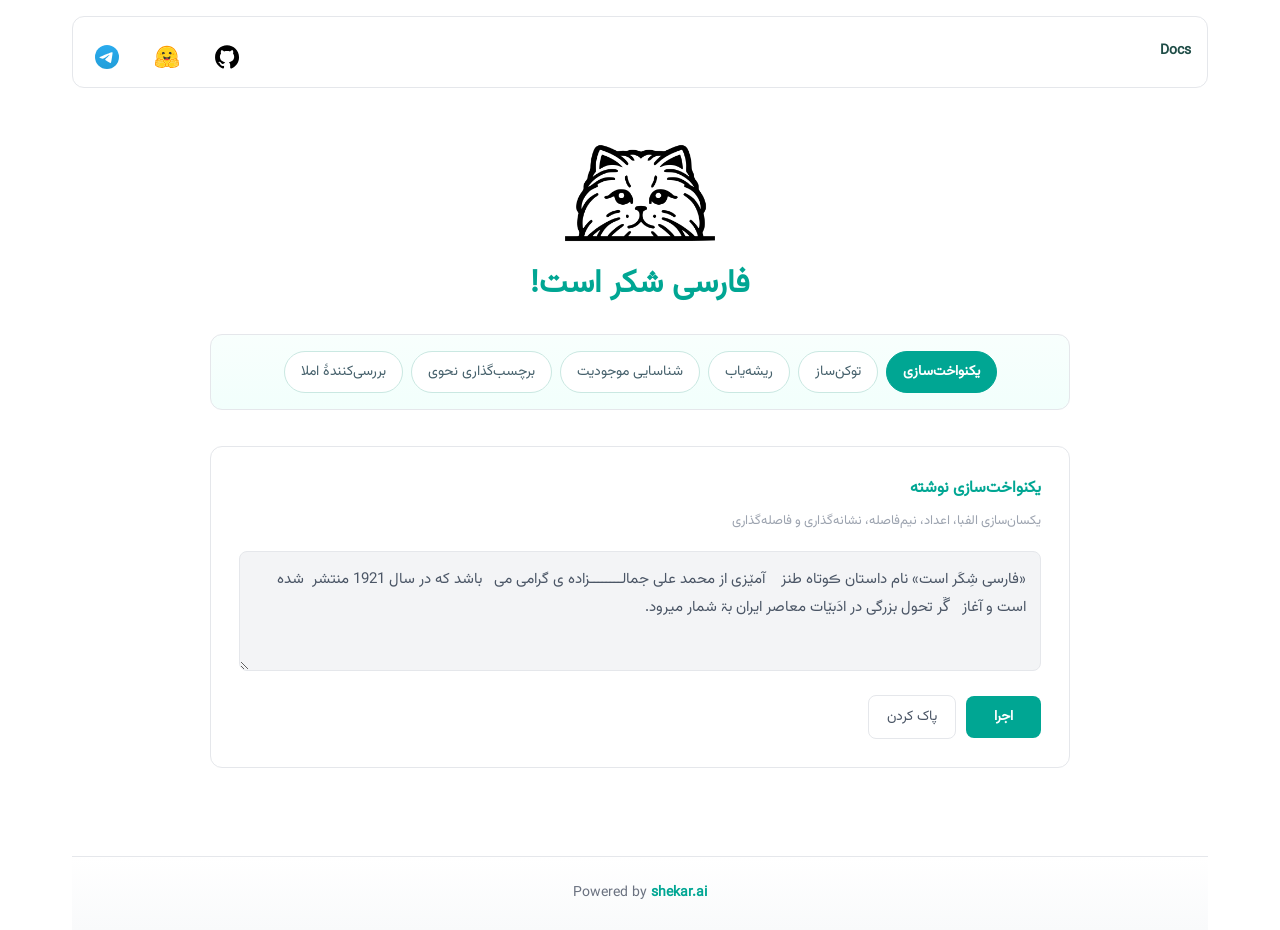
==== shekar/data/statics/index.html @ 58873619 "Add built-in HTTP server and web UI" ====
<!DOCTYPE html>
<html lang="fa">

<head>
  <meta charset="UTF-8" />
  <meta name="viewport" content="width=device-width, initial-scale=1.0" />
  <title>shekar.py</title>
  <link rel="icon" type="image/png" href="assets/favicon.png" />
  <link rel="stylesheet" href="styles.css" />
</head>

<body>

  <div class="page">

    <div class="topmenu">
      <div class="social-links">
        <a href="https://t.me/shekar_ai" target="_blank" aria-label="Telegram">
          <svg width="256" height="256" viewBox="0 0 1000 1000" version="1.1" xmlns="http://www.w3.org/2000/svg"
            xmlns:xlink="http://www.w3.org/1999/xlink">
            <defs>
              <linearGradient x1="50%" y1="0%" x2="50%" y2="99.2583404%" id="linearGradient-1">
                <stop stop-color="#2AABEE" offset="0%"></stop>
                <stop stop-color="#229ED9" offset="100%"></stop>
              </linearGradient>
            </defs>
            <g stroke="none" stroke-width="1" fill="none" fill-rule="evenodd">
              <circle id="Oval" fill="url(#linearGradient-1)" cx="500" cy="500" r="500"></circle>
              <path
                d="M226.328419,494.722069 C372.088573,431.216685 469.284839,389.350049 517.917216,369.122161 C656.772535,311.36743 685.625481,301.334815 704.431427,301.003532 C708.567621,300.93067 717.815839,301.955743 723.806446,306.816707 C728.864797,310.92121 730.256552,316.46581 730.922551,320.357329 C731.588551,324.248848 732.417879,333.113828 731.758626,340.040666 C724.234007,419.102486 691.675104,610.964674 675.110982,699.515267 C668.10208,736.984342 654.301336,749.547532 640.940618,750.777006 C611.904684,753.448938 589.856115,731.588035 561.733393,713.153237 C517.726886,684.306416 492.866009,666.349181 450.150074,638.200013 C400.78442,605.66878 432.786119,587.789048 460.919462,558.568563 C468.282091,550.921423 596.21508,434.556479 598.691227,424.000355 C599.00091,422.680135 599.288312,417.758981 596.36474,415.160431 C593.441168,412.561881 589.126229,413.450484 586.012448,414.157198 C581.598758,415.158943 511.297793,461.625274 375.109553,553.556189 C355.154858,567.258623 337.080515,573.934908 320.886524,573.585046 C303.033948,573.199351 268.692754,563.490928 243.163606,555.192408 C211.851067,545.013936 186.964484,539.632504 189.131547,522.346309 C190.260287,513.342589 202.659244,504.134509 226.328419,494.722069 Z"
                id="Path-3" fill="#FFFFFF"></path>
            </g>
          </svg>
        </a>

        <a href="https://huggingface.co/shekar-ai" target="_blank" aria-label="Hugging Face">
          <svg width="256" height="256" viewBox="0 0 256 256" fill="none" xmlns="http://www.w3.org/2000/svg">
            <path
              d="M230.721 172.7C230.183 170.673 229.313 168.75 228.146 167.008C228.396 166.091 228.587 165.159 228.714 164.217C229.543 158.241 227.471 152.77 223.567 148.537C221.452 146.225 219.185 144.698 216.784 143.761C218.36 137.018 219.157 130.117 219.161 123.193C219.161 120.03 218.982 116.932 218.682 113.88C218.526 112.356 218.337 110.836 218.115 109.32C217.428 104.847 216.408 100.431 215.064 96.11C214.183 93.2707 213.164 90.476 212.01 87.736C210.281 83.6782 208.262 79.75 205.969 75.982C204.465 73.475 202.827 71.0508 201.062 68.72C200.197 67.543 199.296 66.3938 198.358 65.274C195.58 61.898 192.561 58.7277 189.325 55.788C188.25 54.7997 187.145 53.8453 186.01 52.926C184.893 51.9943 183.751 51.0927 182.586 50.222C180.241 48.4766 177.818 46.8392 175.324 45.315C161.543 36.945 145.382 32.145 128.109 32.145C77.817 32.145 37.057 72.907 37.057 123.196C37.055 130.208 37.867 137.196 39.477 144.02C37.317 144.958 35.247 146.42 33.327 148.535C29.424 152.766 27.351 158.217 28.18 164.193C28.306 165.142 28.495 166.082 28.747 167.006C27.5811 168.749 26.7117 170.673 26.174 172.7C24.974 177.261 25.369 181.374 26.894 184.978C25.236 189.688 25.65 194.704 27.809 199.065C29.379 202.25 31.626 204.714 34.396 206.916C37.689 209.534 41.811 211.758 46.783 213.892C52.715 216.422 59.956 218.799 63.249 219.671C71.755 221.873 79.911 223.269 88.177 223.337C99.954 223.446 110.096 220.677 117.357 213.59C120.924 214.027 124.515 214.246 128.109 214.244C131.906 214.236 135.699 213.997 139.467 213.529C146.711 220.661 156.892 223.455 168.712 223.343C176.977 223.277 185.133 221.881 193.617 219.676C196.932 218.804 204.17 216.427 210.105 213.897C215.077 211.76 219.199 209.536 222.514 206.922C225.263 204.719 227.508 202.256 229.079 199.071C231.26 194.709 231.652 189.693 230.017 184.983C231.527 181.379 231.92 177.257 230.721 172.7ZM222.281 184.673C223.952 187.844 224.059 191.427 222.585 194.764C220.349 199.821 214.795 203.805 204.008 208.082C197.3 210.742 191.158 212.443 191.104 212.458C182.232 214.759 174.208 215.928 167.262 215.928C155.76 215.928 147.201 212.754 141.773 206.486C132.594 208.05 123.222 208.103 114.026 206.644C108.591 212.808 100.081 215.928 88.676 215.928C81.729 215.928 73.706 214.759 64.833 212.458C64.779 212.443 58.639 210.742 51.929 208.082C41.143 203.805 35.587 199.824 33.352 194.764C31.878 191.427 31.985 187.844 33.656 184.673C33.81 184.378 33.976 184.091 34.153 183.813C33.1516 182.309 32.4799 180.61 32.182 178.827C31.8842 177.045 31.967 175.22 32.425 173.472C33.089 170.949 34.46 168.851 36.322 167.344C35.425 165.87 34.8365 164.23 34.592 162.522C34.056 158.808 35.289 155.1 38.062 152.076C40.222 149.723 43.275 148.428 46.655 148.428H46.745C44.1965 140.259 42.9044 131.75 42.913 123.193C42.913 76.522 80.749 38.683 127.427 38.683C174.104 38.683 211.94 76.518 211.94 123.193C211.947 131.773 210.646 140.304 208.081 148.492C208.489 148.452 208.889 148.432 209.282 148.431C212.662 148.431 215.716 149.726 217.874 152.079C220.647 155.1 221.881 158.811 221.344 162.525C221.1 164.233 220.511 165.873 219.615 167.347C221.477 168.854 222.849 170.952 223.512 173.475C223.97 175.223 224.053 177.048 223.755 178.831C223.458 180.613 222.786 182.312 221.784 183.816C221.961 184.091 222.129 184.378 222.281 184.673Z"
              fill="white" />
            <path
              d="M221.784 183.816C222.786 182.312 223.458 180.613 223.756 178.831C224.053 177.048 223.97 175.223 223.512 173.475C222.848 170.952 221.476 168.854 219.615 167.347C220.512 165.873 221.1 164.233 221.344 162.525C221.881 158.811 220.648 155.103 217.874 152.079C215.716 149.726 212.662 148.431 209.282 148.431C208.889 148.431 208.489 148.452 208.081 148.492C210.643 140.304 211.942 131.774 211.933 123.195C211.933 76.5231 174.097 38.6851 127.424 38.6851C80.75 38.6851 42.9099 76.5191 42.9099 123.195C42.9015 131.752 44.1936 140.261 46.742 148.43H46.6519C43.2719 148.43 40.219 149.724 38.06 152.077C35.287 155.098 34.0529 158.81 34.5899 162.523C34.8346 164.231 35.4231 165.872 36.3199 167.346C34.4579 168.852 33.086 170.95 32.422 173.473C31.9642 175.222 31.8817 177.047 32.1799 178.83C32.4781 180.612 33.1501 182.312 34.1519 183.816C33.9739 184.094 33.8099 184.381 33.6549 184.676C31.9849 187.847 31.877 191.43 33.352 194.767C35.588 199.824 41.1419 203.808 51.9289 208.085C58.6359 210.745 64.779 212.446 64.833 212.461C73.705 214.762 81.729 215.931 88.675 215.931C100.081 215.931 108.591 212.811 114.026 206.647C123.222 208.106 132.594 208.052 141.773 206.489C147.201 212.757 155.76 215.931 167.262 215.931C174.208 215.931 182.232 214.762 191.103 212.461C191.158 212.446 197.298 210.745 204.008 208.085C214.795 203.808 220.35 199.824 222.585 194.767C224.059 191.43 223.952 187.847 222.281 184.676C222.129 184.379 221.961 184.091 221.784 183.816ZM110.137 196.997C109.669 197.815 109.168 198.614 108.635 199.391C107.23 201.448 105.382 203.02 103.237 204.188C99.1369 206.424 93.947 207.205 88.675 207.205C80.346 207.205 71.808 205.256 67.023 204.015C66.787 203.954 37.689 195.735 41.373 188.739C41.993 187.562 43.0129 187.092 44.2979 187.092C49.4849 187.092 58.9299 194.816 62.9889 194.816C63.8959 194.816 64.5359 194.43 64.7969 193.488C66.5269 187.284 38.5039 184.676 40.8639 175.692C41.2799 174.102 42.41 173.456 43.998 173.456C50.856 173.455 66.248 185.516 69.467 185.516C69.714 185.516 69.8909 185.443 69.9869 185.291C70.0009 185.268 70.015 185.246 70.028 185.222C71.539 182.727 70.6719 180.913 60.3209 174.573L59.3269 173.968C47.9359 167.074 39.9409 162.925 44.4879 157.975C45.0109 157.404 45.7529 157.151 46.6539 157.151C47.7219 157.151 49.0149 157.508 50.4389 158.108C56.4549 160.645 64.793 167.564 68.276 170.581C68.8239 171.057 69.3683 171.538 69.9089 172.022C69.9089 172.022 74.319 176.608 76.985 176.608C77.599 176.608 78.1199 176.366 78.4729 175.768C80.364 172.58 60.9099 157.838 59.8129 151.755C59.0689 147.634 60.3349 145.546 62.6749 145.546C63.7879 145.546 65.1459 146.02 66.6449 146.971C71.2949 149.922 80.2729 165.35 83.5599 171.352C84.6619 173.363 86.5429 174.213 88.2379 174.213C91.6009 174.213 94.2299 170.87 88.5459 166.622C80.0029 160.23 83.001 149.782 87.078 149.139C87.252 149.111 87.4279 149.097 87.6029 149.097C91.3109 149.097 92.9459 155.486 92.9459 155.486C92.9459 155.486 97.7399 167.524 105.975 175.753C113.447 183.222 114.491 189.351 110.137 196.997ZM136.766 198.407L136.339 198.458L135.611 198.541C135.228 198.581 134.844 198.619 134.459 198.654L134.084 198.688L133.741 198.717L133.255 198.756L132.718 198.795L132.182 198.83L132.063 198.838C131.923 198.846 131.783 198.855 131.641 198.862L131.462 198.872C131.296 198.881 131.13 198.889 130.962 198.896L130.381 198.921L129.854 198.939L129.502 198.949H129.323C129.213 198.949 129.104 198.955 128.994 198.956H128.82C128.71 198.956 128.601 198.956 128.491 198.961L128.043 198.967H127.418C126.927 198.967 126.437 198.962 125.949 198.952L125.553 198.943C125.44 198.943 125.327 198.938 125.216 198.934L124.796 198.922L124.275 198.902L123.805 198.881L123.684 198.876L123.237 198.853C123.112 198.846 122.989 198.84 122.865 198.831L122.576 198.814C122.213 198.791 121.85 198.766 121.487 198.738L121.107 198.707C120.947 198.695 120.787 198.68 120.628 198.666C120.441 198.65 120.254 198.632 120.067 198.614C119.754 198.585 119.441 198.553 119.128 198.519H119.113C123.683 188.324 121.372 178.802 112.137 169.575C106.08 163.526 102.051 154.594 101.215 152.633C99.5229 146.828 95.045 140.375 87.608 140.375C86.979 140.375 86.351 140.425 85.73 140.523C82.472 141.036 79.624 142.911 77.592 145.733C75.396 143.002 73.262 140.831 71.332 139.605C68.422 137.76 65.5179 136.824 62.6889 136.824C59.1579 136.824 56.0019 138.274 53.8019 140.904L53.7459 140.971C53.7039 140.798 53.6639 140.625 53.6229 140.451L53.6179 140.428C53.1992 138.638 52.8477 136.833 52.5639 135.016C52.5639 135.004 52.5639 134.992 52.5579 134.98C52.5359 134.843 52.5159 134.705 52.4949 134.568C52.4334 134.162 52.3757 133.755 52.3219 133.348C52.2979 133.163 52.2719 132.978 52.2489 132.793L52.1809 132.238C52.1589 132.053 52.1409 131.885 52.1209 131.709L52.115 131.665C52.0351 130.945 51.9651 130.225 51.9049 129.503L51.8829 129.226L51.8479 128.754C51.8379 128.625 51.8279 128.495 51.8209 128.365C51.8209 128.334 51.8159 128.304 51.8149 128.275C51.7895 127.913 51.7678 127.55 51.7499 127.187C51.7399 126.998 51.7299 126.81 51.7219 126.62L51.7019 126.124L51.6969 125.974L51.6809 125.517L51.6709 125.128C51.6709 124.973 51.6629 124.818 51.6609 124.663C51.6579 124.508 51.6539 124.338 51.6529 124.174C51.6509 124.01 51.6529 123.848 51.6479 123.685C51.6439 123.521 51.6479 123.358 51.6479 123.195C51.6479 81.3421 85.5789 47.4111 127.436 47.4111C169.292 47.4111 203.222 81.3411 203.222 123.195V124.174C203.222 124.337 203.217 124.501 203.214 124.663C203.214 124.798 203.208 124.931 203.204 125.068C203.204 125.188 203.199 125.309 203.195 125.425C203.195 125.578 203.186 125.731 203.181 125.884V125.896L203.16 126.427C203.153 126.582 203.147 126.738 203.139 126.893L203.134 127.003L203.107 127.499C203.048 128.562 202.967 129.623 202.866 130.683V130.696C202.849 130.87 202.832 131.044 202.813 131.218L202.768 131.629L202.679 132.433L202.628 132.84L202.565 133.319C202.542 133.493 202.519 133.668 202.493 133.841C202.467 134.036 202.438 134.23 202.409 134.424L202.34 134.883L202.258 135.403C202.23 135.576 202.2 135.748 202.168 135.92C202.135 136.093 202.109 136.265 202.079 136.437C202.019 136.781 201.956 137.125 201.89 137.468C201.789 137.981 201.686 138.493 201.58 139.005L201.47 139.512C201.434 139.681 201.395 139.851 201.357 140.02C199.224 137.947 196.399 136.818 193.284 136.818C190.457 136.818 187.55 137.753 184.641 139.598C182.711 140.824 180.578 142.996 178.381 145.726C176.346 142.904 173.498 141.029 170.242 140.516C169.621 140.418 168.993 140.368 168.364 140.368C160.925 140.368 156.45 146.821 154.757 152.626C153.917 154.587 149.887 163.519 143.825 169.577C134.596 178.775 132.268 188.254 136.766 198.407ZM215.007 177.998L214.977 178.087C214.901 178.288 214.813 178.484 214.714 178.674C214.639 178.814 214.558 178.95 214.47 179.082C214.303 179.331 214.12 179.569 213.921 179.793C213.875 179.845 213.831 179.897 213.779 179.948C213.707 180.025 213.634 180.101 213.559 180.175C212.213 181.509 210.161 182.679 207.841 183.752C207.578 183.871 207.311 183.99 207.042 184.11L206.774 184.229C206.595 184.308 206.416 184.386 206.228 184.463C206.049 184.541 205.863 184.619 205.677 184.695L205.119 184.925C203.814 185.462 202.477 185.974 201.173 186.479L200.615 186.696L200.064 186.912C199.697 187.055 199.335 187.198 198.979 187.341L198.448 187.555L197.926 187.768L197.67 187.876C197.499 187.947 197.332 188.018 197.165 188.089C193.328 189.736 190.567 191.411 191.147 193.489C191.163 193.548 191.181 193.604 191.201 193.659C191.253 193.813 191.324 193.958 191.413 194.095C191.465 194.176 191.525 194.253 191.592 194.323C192.274 195.032 193.515 194.92 195.08 194.357C195.3 194.276 195.519 194.192 195.736 194.104L195.872 194.048C196.23 193.896 196.609 193.726 196.996 193.542C197.093 193.496 197.191 193.452 197.289 193.401C199.203 192.465 201.372 191.205 203.524 190.058C204.385 189.593 205.258 189.152 206.142 188.733C208.18 187.774 210.096 187.094 211.636 187.094C212.359 187.094 212.997 187.242 213.529 187.582L213.618 187.641C213.952 187.876 214.232 188.178 214.441 188.528C214.482 188.595 214.522 188.666 214.561 188.739C215.322 190.184 214.685 191.68 213.194 193.147C211.763 194.556 209.537 195.937 207.007 197.215C206.819 197.31 206.631 197.405 206.44 197.498C198.91 201.196 189.049 203.981 188.912 204.016C186.284 204.697 182.526 205.591 178.292 206.26L177.666 206.358L177.563 206.373C177.089 206.445 176.614 206.512 176.138 206.574C175.655 206.639 175.167 206.698 174.676 206.753L174.586 206.763C172.806 206.968 171.019 207.104 169.228 207.169H169.202C168.554 207.192 167.907 207.204 167.259 207.204H166.512C165.524 207.191 164.538 207.146 163.553 207.07C163.53 207.07 163.505 207.07 163.482 207.064C163.129 207.037 162.777 207.004 162.425 206.965C162.06 206.926 161.696 206.882 161.333 206.833C161.094 206.801 160.856 206.765 160.618 206.726C160.376 206.687 160.134 206.647 159.893 206.605L159.564 206.543L159.539 206.538C159.192 206.472 158.847 206.399 158.503 206.319C158.303 206.274 158.104 206.23 157.907 206.176L157.788 206.146C157.69 206.122 157.595 206.096 157.498 206.07L157.445 206.056L157.137 205.966C157.025 205.935 156.913 205.901 156.801 205.868L156.762 205.857L156.471 205.768C156.361 205.734 156.251 205.698 156.142 205.662L155.874 205.573L155.677 205.504C155.487 205.437 155.298 205.368 155.111 205.296L154.933 205.226L154.786 205.168C154.502 205.054 154.22 204.935 153.941 204.81L153.756 204.72L153.725 204.706C153.659 204.675 153.594 204.644 153.528 204.617C153.399 204.555 153.271 204.491 153.144 204.426L153.105 204.407L152.921 204.31C152.594 204.139 152.274 203.957 151.96 203.764L151.788 203.658C151.702 203.605 151.616 203.55 151.532 203.494L151.308 203.346L151.067 203.18L150.923 203.077C150.771 202.969 150.622 202.857 150.476 202.742L150.243 202.563C150.15 202.488 150.058 202.412 149.967 202.335C149.89 202.272 149.815 202.206 149.74 202.14L149.734 202.135C149.653 202.064 149.574 201.993 149.495 201.92C149.417 201.849 149.339 201.777 149.263 201.704L149.254 201.695C149.174 201.619 149.096 201.542 149.019 201.463C148.942 201.385 148.863 201.307 148.788 201.227C148.713 201.148 148.636 201.067 148.562 200.984C148.488 200.902 148.42 200.827 148.35 200.746L148.327 200.719C148.259 200.641 148.192 200.562 148.126 200.481C147.983 200.31 147.844 200.135 147.71 199.956C147.575 199.776 147.443 199.592 147.314 199.405L147.191 199.221C147.027 198.981 146.867 198.739 146.712 198.493C146.596 198.316 146.483 198.138 146.373 197.957C146.302 197.844 146.234 197.73 146.166 197.618L146.138 197.572C146.073 197.462 146.009 197.354 145.947 197.245C145.911 197.186 145.877 197.127 145.845 197.066C145.812 197.004 145.774 196.941 145.739 196.878L145.682 196.779L145.647 196.715C145.58 196.595 145.514 196.474 145.45 196.352C145.42 196.298 145.391 196.244 145.36 196.192L145.271 196.019L145.181 195.848C144.956 195.398 144.743 194.942 144.543 194.48L144.472 194.311C144.426 194.198 144.383 194.086 144.337 193.975C144.315 193.921 144.293 193.868 144.274 193.814C144.167 193.537 144.067 193.257 143.975 192.975C143.942 192.874 143.91 192.775 143.88 192.675C143.808 192.448 143.743 192.219 143.685 191.988C143.614 191.719 143.551 191.448 143.498 191.175C143.487 191.12 143.476 191.065 143.467 191.012C143.415 190.745 143.373 190.476 143.34 190.206C143.332 190.153 143.326 190.1 143.32 190.047L143.303 189.885C143.281 189.673 143.264 189.46 143.254 189.247C143.254 189.193 143.249 189.139 143.247 189.087C143.242 188.981 143.24 188.875 143.239 188.769C143.183 184.496 145.345 180.388 149.968 175.767C158.203 167.54 162.997 155.501 162.997 155.501C162.997 155.501 163.126 154.996 163.394 154.269C163.431 154.168 163.47 154.064 163.514 153.955C163.67 153.548 163.846 153.148 164.041 152.758L164.08 152.683C164.246 152.351 164.428 152.027 164.624 151.712C164.67 151.639 164.714 151.567 164.765 151.494C164.912 151.277 165.067 151.065 165.23 150.86C165.319 150.749 165.416 150.639 165.513 150.532C165.552 150.49 165.59 150.448 165.631 150.408C166.108 149.915 166.653 149.513 167.27 149.299L167.348 149.273C167.4 149.256 167.452 149.24 167.505 149.225C167.566 149.209 167.627 149.195 167.69 149.182L167.719 149.176C167.849 149.15 167.981 149.133 168.114 149.124H168.125C168.194 149.124 168.264 149.117 168.335 149.117C168.424 149.117 168.507 149.117 168.594 149.126C168.684 149.134 168.773 149.144 168.863 149.158C169.605 149.276 170.311 149.718 170.919 150.4C171.15 150.66 171.358 150.94 171.54 151.236C171.66 151.428 171.773 151.631 171.88 151.845C171.923 151.934 171.964 152.016 172.004 152.104C172.108 152.33 172.202 152.56 172.284 152.795C172.479 153.345 172.626 153.911 172.723 154.487C172.807 154.992 172.857 155.502 172.873 156.013C172.881 156.286 172.881 156.563 172.873 156.842C172.819 158.14 172.553 159.421 172.086 160.634C172.044 160.745 171.997 160.857 171.952 160.969C171.86 161.195 171.759 161.417 171.65 161.634C171.569 161.799 171.484 161.965 171.392 162.13C171.332 162.24 171.269 162.35 171.206 162.46C171.045 162.734 170.871 163.006 170.684 163.277L170.571 163.439C170.129 164.055 169.637 164.633 169.099 165.167C168.569 165.698 168.001 166.189 167.4 166.637C166.798 167.083 166.233 167.577 165.711 168.114C164.208 169.691 163.858 171.083 164.196 172.138C164.25 172.304 164.321 172.465 164.407 172.617C164.508 172.791 164.628 172.951 164.764 173.097L164.817 173.152L164.871 173.206C164.925 173.258 164.982 173.309 165.043 173.359L165.103 173.407C165.248 173.519 165.402 173.619 165.563 173.707C165.61 173.732 165.652 173.757 165.705 173.781C165.879 173.866 166.058 173.939 166.242 173.998C166.293 174.015 166.344 174.03 166.396 174.046L166.461 174.063L166.551 174.087L166.628 174.106L166.712 174.124L166.795 174.141L166.874 174.154C166.932 174.164 166.992 174.174 167.052 174.181L167.109 174.19L167.213 174.2L167.277 174.207L167.382 174.214H167.444L167.554 174.22H167.9L167.999 174.214L168.113 174.207L168.252 174.194L168.382 174.179C168.412 174.179 168.442 174.171 168.472 174.165C168.872 174.107 169.264 174.001 169.639 173.849L169.798 173.782C169.887 173.743 169.977 173.702 170.059 173.658C170.235 173.57 170.406 173.47 170.57 173.361C170.799 173.211 171.015 173.043 171.217 172.858C171.265 172.815 171.312 172.769 171.358 172.725C171.381 172.703 171.403 172.682 171.425 172.658C171.469 172.613 171.514 172.569 171.558 172.52C171.878 172.168 172.155 171.78 172.383 171.363C174.34 167.804 176.391 164.298 178.534 160.849L178.828 160.378L179.125 159.907C179.273 159.668 179.423 159.433 179.572 159.199L179.722 158.965C180.22 158.185 180.726 157.41 181.241 156.641L181.546 156.185C182.158 155.278 182.768 154.396 183.373 153.558L183.674 153.143C184.332 152.236 185.017 151.348 185.728 150.482L186.01 150.144C186.057 150.088 186.1 150.032 186.151 149.978C186.244 149.868 186.337 149.761 186.428 149.657C186.474 149.604 186.517 149.552 186.566 149.5L186.834 149.198L186.968 149.051C187.103 148.906 187.235 148.767 187.365 148.634C187.455 148.544 187.538 148.455 187.624 148.371C188.131 147.853 188.69 147.388 189.293 146.985L189.433 146.895C189.567 146.805 189.706 146.721 189.848 146.645C192.212 145.303 194.169 145.204 195.296 146.331C195.978 147.013 196.356 148.144 196.335 149.718C196.335 149.787 196.335 149.857 196.33 149.929V150.006C196.33 150.078 196.324 150.15 196.318 150.223C196.318 150.313 196.308 150.402 196.299 150.492C196.29 150.581 196.285 150.649 196.276 150.729C196.276 150.751 196.272 150.774 196.268 150.798C196.262 150.867 196.253 150.938 196.243 151.009C196.243 151.03 196.243 151.052 196.235 151.074C196.224 151.169 196.21 151.263 196.194 151.357C196.183 151.447 196.168 151.531 196.152 151.619L196.126 151.768C196.1 151.91 196.067 152.05 196.026 152.188C195.948 152.447 195.854 152.7 195.743 152.946C195.588 153.284 195.417 153.613 195.229 153.933C195.125 154.111 195.018 154.286 194.907 154.459C194.793 154.638 194.673 154.819 194.549 155.002C194.233 155.454 193.905 155.897 193.564 156.33L193.408 156.527C192.852 157.22 192.278 157.899 191.686 158.562L191.499 158.772C191.247 159.053 190.991 159.336 190.729 159.62L190.532 159.834C190.401 159.977 190.264 160.12 190.132 160.264C190.001 160.407 189.864 160.552 189.726 160.697L189.315 161.13L188.898 161.566L188.478 162.002C188.196 162.294 187.913 162.586 187.628 162.878C183.573 167.037 179.301 171.182 177.855 173.766C177.758 173.934 177.671 174.108 177.593 174.285C177.387 174.755 177.301 175.157 177.36 175.482C177.379 175.589 177.416 175.691 177.471 175.785C177.552 175.926 177.651 176.056 177.766 176.172C177.819 176.224 177.875 176.272 177.934 176.316C178.232 176.528 178.591 176.637 178.957 176.627H179.071L179.188 176.618L179.305 176.605L179.402 176.591C179.415 176.589 179.429 176.587 179.442 176.583L179.531 176.566L179.554 176.561L179.653 176.54L179.688 176.531C179.723 176.522 179.757 176.513 179.792 176.503C179.827 176.493 179.875 176.48 179.917 176.466C180.093 176.413 180.265 176.35 180.434 176.278C180.523 176.242 180.61 176.203 180.696 176.161C180.741 176.141 180.786 176.12 180.828 176.098L180.962 176.032C181.282 175.866 181.594 175.685 181.898 175.491L182.031 175.401C182.076 175.373 182.121 175.344 182.164 175.312L182.297 175.223L182.368 175.174L182.56 175.039C182.739 174.916 182.906 174.789 183.075 174.66L183.09 174.648L183.359 174.44C183.726 174.15 184.074 173.858 184.39 173.583L184.6 173.399L184.619 173.381L184.729 173.284C184.987 173.052 185.217 172.836 185.408 172.658L185.487 172.581C185.556 172.516 185.619 172.455 185.676 172.403L185.788 172.292L185.828 172.253L185.839 172.242L185.956 172.125L186.03 172.048L186.039 172.041L186.074 172.009L186.118 171.969L186.132 171.956L186.169 171.922L186.373 171.743L186.487 171.641C186.548 171.588 186.607 171.534 186.666 171.479L186.802 171.358C186.827 171.338 186.851 171.316 186.876 171.294L187.019 171.169L187.229 170.984L187.341 170.887C187.776 170.509 188.305 170.052 188.913 169.537L189.162 169.326L189.573 168.981L189.994 168.63C190.544 168.173 191.136 167.688 191.762 167.185L192.173 166.855C192.523 166.576 192.882 166.292 193.246 166.006C193.393 165.891 193.542 165.776 193.694 165.662C194.066 165.373 194.44 165.086 194.817 164.803C195.675 164.155 196.56 163.506 197.456 162.874L197.84 162.606C198.109 162.421 198.377 162.235 198.645 162.054L198.888 161.89C199.367 161.565 199.853 161.248 200.343 160.939L200.586 160.786L200.827 160.636C201.069 160.486 201.309 160.339 201.548 160.196L201.787 160.053L202.265 159.775L202.734 159.506L202.829 159.454L203.2 159.25C203.355 159.166 203.509 159.085 203.663 159.006L203.892 158.888L204.115 158.776C204.193 158.739 204.27 158.7 204.346 158.663C204.848 158.415 205.36 158.187 205.88 157.979C206.021 157.919 206.161 157.865 206.3 157.818L206.71 157.674C206.833 157.633 206.953 157.594 207.068 157.559L207.108 157.547C207.17 157.527 207.232 157.509 207.293 157.493L207.311 157.488C207.439 157.451 207.566 157.419 207.691 157.389H207.7C208.054 157.304 208.414 157.243 208.777 157.206C208.944 157.189 209.111 157.18 209.279 157.181H209.363C209.475 157.181 209.583 157.188 209.69 157.199C209.739 157.199 209.788 157.209 209.836 157.215H209.856C209.904 157.221 209.952 157.228 210 157.239C210.047 157.248 210.095 157.256 210.141 157.267H210.156C210.203 157.277 210.245 157.289 210.294 157.303C210.548 157.374 210.79 157.484 211.012 157.628C211.121 157.699 211.223 157.779 211.317 157.868L211.344 157.894C211.362 157.91 211.379 157.927 211.395 157.944L211.444 157.997C211.846 158.418 212.178 158.901 212.428 159.427L212.466 159.517C212.551 159.717 212.618 159.924 212.666 160.135C212.808 160.781 212.753 161.455 212.508 162.07C212.415 162.318 212.302 162.557 212.169 162.785C211.858 163.309 211.489 163.796 211.07 164.237L210.981 164.332C210.848 164.472 210.71 164.612 210.565 164.752C210.501 164.815 210.434 164.877 210.367 164.94L210.162 165.129L210.055 165.224C209.797 165.454 209.532 165.677 209.263 165.893C209.1 166.025 208.936 166.154 208.77 166.281C208.184 166.729 207.587 167.161 206.979 167.578C206.612 167.83 206.242 168.077 205.869 168.321C204.95 168.924 204.021 169.512 203.083 170.084C201.115 171.294 198.934 172.588 196.609 173.995L196.007 174.36C195.348 174.762 194.726 175.146 194.14 175.512L193.845 175.697L193.287 176.055C192.917 176.292 192.548 176.531 192.179 176.77L191.882 176.966C191.737 177.06 191.593 177.156 191.449 177.252L191.308 177.342L190.876 177.633L190.647 177.79L190.379 177.976L190.13 178.149C189.713 178.444 189.325 178.725 188.968 178.992L188.834 179.094C188.624 179.253 188.416 179.415 188.211 179.58C187.902 179.829 187.62 180.067 187.367 180.296L187.243 180.409C187.172 180.474 187.102 180.539 187.035 180.603C186.989 180.648 186.946 180.693 186.898 180.736L186.834 180.8C186.691 180.944 186.551 181.091 186.416 181.242L186.35 181.318C186.203 181.488 186.075 181.651 185.963 181.81L185.913 181.881C185.825 182.009 185.744 182.141 185.671 182.277C185.652 182.311 185.635 182.345 185.618 182.379L185.569 182.481L185.536 182.555L185.515 182.605L185.498 182.65L185.475 182.711C185.413 182.88 185.37 183.056 185.345 183.234L185.337 183.296L185.331 183.354V183.669C185.331 183.695 185.331 183.721 185.338 183.749L185.343 183.797C185.343 183.823 185.349 183.848 185.353 183.876C185.357 183.902 185.364 183.949 185.372 183.986V183.991C185.379 184.026 185.386 184.06 185.395 184.095C185.404 184.13 185.413 184.17 185.424 184.206C185.443 184.277 185.467 184.347 185.492 184.417C185.508 184.459 185.523 184.5 185.54 184.541C185.54 184.549 185.546 184.558 185.55 184.566L185.586 184.647L185.636 184.758C185.69 184.873 185.749 184.985 185.813 185.094L185.879 185.208L185.947 185.322C185.959 185.341 185.973 185.359 185.988 185.376L186.01 185.399L186.035 185.422L186.061 185.442C186.099 185.469 186.14 185.49 186.183 185.505C186.206 185.513 186.23 185.519 186.254 185.525C186.831 185.655 188.017 185.178 189.593 184.346C189.682 184.298 189.78 184.248 189.875 184.196L190.355 183.934L190.589 183.804C190.756 183.715 190.926 183.614 191.1 183.515L191.417 183.336C193.5 182.137 195.988 180.597 198.56 179.093C198.801 178.952 199.043 178.811 199.285 178.672L199.771 178.361C200.335 178.038 200.902 177.719 201.471 177.404C202.188 177.01 202.91 176.626 203.639 176.254L204.115 176.013C204.431 175.857 204.744 175.705 205.053 175.557C205.651 175.273 206.256 175.003 206.868 174.748L207.203 174.612L207.243 174.596C209.018 173.893 210.627 173.459 211.929 173.459C212.21 173.456 212.492 173.48 212.769 173.528H212.778C212.867 173.544 212.948 173.562 213.031 173.582H213.046C213.259 173.636 213.466 173.713 213.662 173.812C213.937 173.954 214.184 174.143 214.393 174.371C214.489 174.477 214.574 174.592 214.649 174.714C214.789 174.929 214.899 175.162 214.978 175.406C215.01 175.501 215.038 175.594 215.067 175.693C215.278 176.45 215.257 177.253 215.007 177.998Z"
              fill="#FF9D00" />
            <path fill-rule="evenodd" clip-rule="evenodd"
              d="M203.21 123.685V123.194C203.21 81.34 169.292 47.411 127.435 47.411C85.5791 47.411 51.648 81.342 51.648 123.194V123.358C51.646 123.467 51.645 123.576 51.648 123.685C51.6529 123.848 51.6546 124.011 51.653 124.174L51.6581 124.534L51.661 124.663C51.661 124.723 51.6631 124.782 51.6651 124.842C51.6681 124.937 51.67 125.033 51.67 125.128L51.681 125.517L51.697 125.974L51.702 126.124L51.722 126.597V126.62C51.73 126.805 51.7401 126.989 51.7491 127.173L51.75 127.187C51.76 127.375 51.7701 127.564 51.7821 127.753C51.7921 127.927 51.802 128.101 51.815 128.275L51.8171 128.306C51.8258 128.455 51.8358 128.605 51.847 128.754L51.85 128.794L51.883 129.226L51.8861 129.254C51.8921 129.338 51.898 129.422 51.906 129.503C51.9658 130.224 52.0355 130.945 52.1151 131.664L52.12 131.709L52.181 132.238L52.2491 132.793L52.299 133.17L52.322 133.347C52.3753 133.755 52.433 134.162 52.495 134.568L52.4991 134.595L52.558 134.979C52.8435 136.808 53.1971 138.626 53.618 140.429L53.6231 140.451L53.655 140.586L53.746 140.971L53.802 140.904C56.002 138.274 59.158 136.824 62.689 136.824C65.519 136.824 68.4221 137.76 71.3321 139.605C73.2621 140.831 75.3961 143.002 77.5921 145.733C79.6241 142.911 82.4721 141.035 85.7301 140.523C86.3513 140.425 86.9792 140.376 87.6081 140.375C95.0441 140.375 99.523 146.828 101.215 152.633C102.051 154.594 106.08 163.526 112.156 169.568C121.392 178.795 123.703 188.316 119.132 198.511H119.148C119.459 198.546 119.772 198.578 120.087 198.607C120.274 198.625 120.46 198.643 120.648 198.659L120.714 198.665L121.127 198.7L121.507 198.73C121.869 198.758 122.232 198.784 122.596 198.807L122.885 198.824L123.114 198.838L123.256 198.846L123.703 198.869L123.825 198.874L124.294 198.895L124.816 198.915L125.235 198.927L125.305 198.929C125.394 198.933 125.483 198.936 125.572 198.936L125.668 198.939C126.258 198.953 126.847 198.96 127.437 198.959H128.063L128.51 198.954C128.62 198.949 128.729 198.949 128.84 198.949H129.014L129.165 198.945C129.224 198.943 129.283 198.941 129.343 198.941H129.522L129.873 198.932L130.401 198.914L130.982 198.888C131.15 198.882 131.316 198.873 131.482 198.865L131.661 198.854L131.927 198.84L132.083 198.831L132.201 198.823L132.738 198.788L133.274 198.749L133.761 198.71L134.103 198.681L134.479 198.647C135.107 198.591 135.733 198.525 136.359 198.45L136.786 198.399C132.287 188.247 134.616 178.767 143.813 169.577C149.876 163.519 153.905 154.587 154.745 152.625C156.438 146.821 160.914 140.368 168.352 140.368C168.981 140.368 169.61 140.418 170.231 140.516C173.486 141.028 176.334 142.904 178.369 145.726C180.566 142.996 182.699 140.823 184.63 139.597C187.539 137.753 190.445 136.817 193.272 136.817C196.388 136.817 199.212 137.947 201.345 140.02C201.384 139.851 201.422 139.682 201.459 139.512L201.568 139.006C201.607 138.821 201.646 138.636 201.683 138.451C201.749 138.124 201.815 137.797 201.878 137.467C201.944 137.125 202.007 136.781 202.067 136.437L202.098 136.251C202.117 136.141 202.135 136.031 202.156 135.92C202.19 135.748 202.218 135.576 202.246 135.402L202.257 135.336L202.328 134.883L202.398 134.424V134.42C202.449 134.081 202.497 133.742 202.542 133.403L202.553 133.319L202.616 132.841L202.667 132.433L202.757 131.629L202.792 131.306L202.801 131.218C202.82 131.044 202.838 130.87 202.854 130.696V130.682C202.867 130.544 202.881 130.405 202.893 130.266C202.964 129.478 203.024 128.686 203.072 127.891C203.081 127.761 203.088 127.63 203.096 127.499V127.493L203.122 127.002L203.128 126.892C203.144 126.56 203.158 126.228 203.169 125.896V125.884L203.174 125.754C203.179 125.645 203.183 125.535 203.183 125.425L203.185 125.381C203.189 125.278 203.193 125.172 203.193 125.067L203.196 124.977C203.199 124.872 203.202 124.768 203.202 124.663L203.204 124.574C203.207 124.441 203.21 124.307 203.21 124.174V123.685ZM108.638 199.391C114.64 190.59 114.214 183.984 105.98 175.754C97.7441 167.523 92.951 155.487 92.951 155.487C92.951 155.487 91.1621 148.496 87.0821 149.138C83.0021 149.78 80.0091 160.227 88.5521 166.622C97.0941 173.017 86.8521 177.353 83.5641 171.352C80.2761 165.35 71.299 149.923 66.645 146.972C61.991 144.021 58.718 145.675 59.815 151.757C60.36 154.776 65.4281 159.929 70.1631 164.743C74.9671 169.627 79.428 174.163 78.474 175.768C76.581 178.955 69.9141 172.023 69.9141 172.023C69.9141 172.023 49.038 153.025 44.494 157.976C40.304 162.539 46.765 166.418 56.7211 172.397C57.5671 172.905 58.4391 173.429 59.3321 173.969C70.7231 180.865 71.609 182.684 69.992 185.293C69.395 186.257 65.582 183.968 60.892 181.153C52.897 176.352 42.3551 170.023 40.8661 175.688C39.5781 180.591 47.334 183.595 54.368 186.32C60.228 188.59 65.5881 190.666 64.7991 193.484C63.9821 196.406 59.5531 193.969 54.7121 191.305C49.2771 188.314 43.3221 185.038 41.3731 188.735C37.6901 195.725 66.7831 203.954 67.0231 204.015C76.4231 206.453 100.295 211.619 108.638 199.391ZM147.303 199.391C141.301 190.59 141.727 183.984 149.962 175.754C158.197 167.523 162.99 155.487 162.99 155.487C162.99 155.487 164.779 148.496 168.859 149.138C172.939 149.78 175.932 160.227 167.39 166.622C158.847 173.017 169.089 177.353 172.377 171.352C175.666 165.35 184.637 149.923 189.291 146.972C193.945 144.021 197.22 145.675 196.122 151.757C195.578 154.776 190.509 159.929 185.774 164.744C180.97 169.628 176.509 174.163 177.462 175.768C179.355 178.955 186.027 172.019 186.027 172.019C186.027 172.019 206.902 153.022 211.448 157.973C215.637 162.535 209.176 166.415 199.219 172.394C198.348 172.917 197.478 173.441 196.609 173.966C185.218 180.862 184.332 182.681 185.948 185.289C186.546 186.254 190.359 183.964 195.048 181.149C203.044 176.349 213.586 170.019 215.075 175.685C216.364 180.588 208.607 183.592 201.573 186.317C195.713 188.587 190.353 190.663 191.141 193.481C191.957 196.402 196.385 193.965 201.225 191.301C206.66 188.31 212.616 185.032 214.564 188.732C218.248 195.726 189.15 203.947 188.915 204.007C179.515 206.453 155.643 211.619 147.303 199.391Z"
              fill="#FFD21E" />
            <path fill-rule="evenodd" clip-rule="evenodd"
              d="M152.047 102.567C153.229 102.985 154.108 104.257 154.944 105.468C156.074 107.104 157.126 108.627 158.74 107.769C160.644 106.756 162.205 105.202 163.225 103.302C164.246 101.402 164.681 99.2427 164.475 97.096C164.321 95.4908 163.813 93.9398 162.987 92.5548C162.161 91.1697 161.038 89.985 159.7 89.0862C158.361 88.1874 156.839 87.5968 155.245 87.3569C153.65 87.117 152.022 87.2339 150.478 87.699C148.934 88.1639 147.513 88.9653 146.316 90.0455C145.119 91.1257 144.176 92.4578 143.556 93.946C142.936 95.4342 142.653 97.0415 142.728 98.652C142.804 100.263 143.235 101.836 143.992 103.26C144.74 104.667 146.4 104.003 148.152 103.302C149.525 102.753 150.956 102.181 152.047 102.567ZM100.672 102.567C99.49 102.985 98.611 104.258 97.775 105.468C96.645 107.105 95.592 108.627 93.979 107.769C91.5845 106.501 89.7482 104.386 88.8278 101.838C87.9075 99.2895 87.9692 96.4896 89.0008 93.9841C90.0324 91.4786 91.9601 89.4471 94.408 88.2855C96.856 87.1239 99.6488 86.9156 102.242 87.701C104.307 88.3228 106.141 89.5427 107.513 91.2065C108.885 92.8704 109.732 94.9035 109.949 97.049C110.165 99.1945 109.74 101.356 108.728 103.26C107.979 104.667 106.319 104.003 104.567 103.303C103.193 102.753 101.764 102.181 100.672 102.567ZM144.099 149.318C152.242 142.903 155.233 132.429 155.233 125.977C155.233 120.877 151.802 122.482 146.309 125.202L145.999 125.355C140.957 127.852 134.245 131.177 126.877 131.177C119.508 131.177 112.796 127.852 107.755 125.354C102.084 122.545 98.527 120.783 98.527 125.978C98.527 132.634 101.709 143.563 110.443 149.912C111.596 147.573 113.219 145.497 115.211 143.813C117.202 142.129 119.52 140.874 122.018 140.126C122.89 139.866 123.788 141.367 124.707 142.904C125.594 144.386 126.501 145.902 127.423 145.902C128.406 145.902 129.371 144.408 130.314 142.95C131.299 141.425 132.26 139.94 133.189 140.237C137.864 141.738 141.775 144.993 144.099 149.318Z"
              fill="#32343D" />
            <path
              d="M144.097 149.317C139.856 152.659 134.219 154.9 126.878 154.9C119.981 154.9 114.587 152.922 110.443 149.911C111.596 147.572 113.219 145.495 115.211 143.812C117.202 142.128 119.52 140.873 122.018 140.125C123.73 139.614 125.545 145.901 127.423 145.901C129.433 145.901 131.37 139.655 133.189 140.236C137.863 141.738 141.773 144.993 144.097 149.317Z"
              fill="#FF323D" />
            <path fill-rule="evenodd" clip-rule="evenodd"
              d="M81.2 111.64C80.2312 112.288 79.1173 112.687 77.9572 112.801C76.7971 112.916 75.6267 112.742 74.55 112.295C73.6893 111.94 72.9072 111.418 72.2488 110.759C71.5903 110.101 71.0684 109.319 70.713 108.458C70.267 107.381 70.0935 106.211 70.2082 105.051C70.3228 103.891 70.7219 102.777 71.37 101.808C72.1488 100.642 73.2558 99.7333 74.5512 99.1967C75.8466 98.6601 77.272 98.5197 78.6471 98.7935C80.0223 99.0672 81.2853 99.7427 82.2764 100.734C83.2675 101.726 83.9422 102.99 84.215 104.365C84.4883 105.74 84.3477 107.165 83.8113 108.46C83.2748 109.755 82.3654 110.861 81.2 111.64ZM182.613 111.64C181.644 112.288 180.53 112.687 179.37 112.801C178.209 112.916 177.039 112.742 175.962 112.295C175.101 111.939 174.319 111.418 173.661 110.759C173.003 110.101 172.481 109.319 172.125 108.458C171.68 107.381 171.507 106.211 171.621 105.051C171.736 103.891 172.135 102.777 172.782 101.808C173.364 100.936 174.133 100.205 175.032 99.6658C175.931 99.1269 176.938 98.7942 177.981 98.6917C179.025 98.5891 180.078 98.7193 181.064 99.0728C182.051 99.4264 182.947 99.9944 183.688 100.736C184.68 101.727 185.355 102.99 185.628 104.365C185.902 105.74 185.761 107.165 185.224 108.46C184.687 109.755 183.779 110.861 182.613 111.64Z"
              fill="#FFAD03" />
          </svg>
        </a>

        <a href="https://github.com/amirivojdan/shekar" target="_blank" aria-label="GitHub">
          <svg width="128" height="128" viewBox="0 0 128 128" fill="none" xmlns="http://www.w3.org/2000/svg">
            <path
              d="M56.7937 84.9688C44.4187 83.4688 35.7 74.5625 35.7 63.0313C35.7 58.3438 37.3875 53.2813 40.2 49.9063C38.9812 46.8125 39.1687 40.25 40.575 37.5313C44.325 37.0625 49.3875 39.0313 52.3875 41.75C55.95 40.625 59.7 40.0625 64.2937 40.0625C68.8875 40.0625 72.6375 40.625 76.0125 41.6563C78.9187 39.0313 84.075 37.0625 87.825 37.5313C89.1375 40.0625 89.325 46.625 88.1062 49.8125C91.1062 53.375 92.7 58.1563 92.7 63.0313C92.7 74.5625 83.9812 83.2813 71.4187 84.875C74.6062 86.9375 76.7625 91.4375 76.7625 96.5938L76.7625 106.344C76.7625 109.156 79.1062 110.75 81.9187 109.625C98.8875 103.156 112.2 86.1875 112.2 65.1875C112.2 38.6563 90.6375 17 64.1062 17C37.575 17 16.2 38.6562 16.2 65.1875C16.2 86 29.4187 103.25 47.2312 109.719C49.7625 110.656 52.2 108.969 52.2 106.438L52.2 98.9375C50.8875 99.5 49.2 99.875 47.7 99.875C41.5125 99.875 37.8562 96.5 35.2312 90.2188C34.2 87.6875 33.075 86.1875 30.9187 85.9063C29.7937 85.8125 29.4187 85.3438 29.4187 84.7813C29.4187 83.6563 31.2937 82.8125 33.1687 82.8125C35.8875 82.8125 38.2312 84.5 40.6687 87.9688C42.5437 90.6875 44.5125 91.9063 46.8562 91.9063C49.2 91.9063 50.7 91.0625 52.8562 88.9063C54.45 87.3125 55.6687 85.9063 56.7937 84.9688Z"
              fill="black" />
          </svg>
        </a>
      </div>
      <a class="docs-link" href="https://lib.shekar.io" target="_blank" rel="noopener noreferrer">Docs</a>
    </div>

    <main class="container">

      <div class="section-header">
        <img src="assets/shekar_logo.png" alt="Shekar Logo" class="hero-logo" />

        <h1>فارسی شکر است!</h1>

        <div class="toolkit-menu">

          <ul class="nav-tools" id="nav-tools">
            <li><button class="nav-tab active" data-tab="normalizer">یکنواخت‌سازی</button></li>
            <li><button class="nav-tab" data-tab="tokenizer">توکن‌ساز</button></li>
            <li><button class="nav-tab" data-tab="stemmer">ریشه‌یاب</button></li>
            <li><button class="nav-tab" data-tab="ner">شناسایی موجودیت</button></li>
            <li><button class="nav-tab" data-tab="pos">برچسب‌گذاری نحوی</button></li>
            <li><button class="nav-tab" data-tab="spellchecker">بررسی‌کنندهٔ املا</button></li>
          </ul>
        </div>
      </div>

      <div id="panel-normalizer" class="panel card">
        <div class="card-title">یکنواخت‌سازی نوشته</div>
        <div class="card-desc">یکسان‌سازی الفبا، اعداد، نیم‌فاصله، نشانه‌گذاری و فاصله‌گذاری</div>
        <textarea id="input-normalizer" dir="rtl"
          placeholder="نوشته فارسی خود را اینجا وارد کنید…">«فارسی شِکَر است» نام داستان ڪوتاه طنز    آمێزی از محمد علی جمالــــــــزاده ی گرامی می   باشد که در سال 1921 منتشر  شده است و آغاز   ڱر تحول بزرگی در ادَبێات معاصر ایران بۃ شمار میرود.</textarea>
        <div class="actions">
          <button class="run-btn" data-tab="normalizer">اجرا</button>
          <button class="clear-btn" data-tab="normalizer">پاک کردن</button>
          <div class="spinner" id="spinner-normalizer"></div>
          <span class="status" id="status-normalizer"></span>
        </div>
        <div class="error-msg" id="error-normalizer"></div>
        <div class="result-box" id="result-normalizer">
          <div class="result-label">نتیجه</div>
          <div class="result-text" id="output-normalizer"></div>
        </div>
      </div>

      <div id="panel-tokenizer" class="panel card" style="display:none">
        <div class="card-title">توکن‌سازی کلمات</div>
        <div class="card-desc">جداسازی نوشته به واژه‌های جداگانه</div>
        <textarea id="input-tokenizer" dir="rtl"
          placeholder="نوشته فارسی خود را اینجا وارد کنید…">زبان فارسی میهن من است!</textarea>
        <div class="actions">
          <button class="run-btn" data-tab="tokenizer">اجرا</button>
          <button class="clear-btn" data-tab="tokenizer">پاک کردن</button>
          <div class="spinner" id="spinner-tokenizer"></div>
          <span class="status" id="status-tokenizer"></span>
        </div>
        <div class="error-msg" id="error-tokenizer"></div>
        <div class="result-box" id="result-tokenizer">
          <div class="result-label">توکن‌ها</div>
          <div class="token-list" id="output-tokenizer"></div>
        </div>
      </div>

      <div id="panel-stemmer" class="panel card" style="display:none">
        <div class="card-title">ریشه‌یابی</div>
        <div class="card-desc">استخراج ریشه هر واژه با حذف وندهای اشتقاقی</div>
        <textarea id="input-stemmer" dir="rtl"
          placeholder="نوشته فارسی خود را اینجا وارد کنید…">کتاب‌های دانشجویان دانشگاه‌های ایرانی بسیار ارزشمندند.</textarea>
        <div class="actions">
          <button class="run-btn" data-tab="stemmer">اجرا</button>
          <button class="clear-btn" data-tab="stemmer">پاک کردن</button>
          <div class="spinner" id="spinner-stemmer"></div>
          <span class="status" id="status-stemmer"></span>
        </div>
        <div class="error-msg" id="error-stemmer"></div>
        <div class="result-box" id="result-stemmer">
          <div class="result-label">واژه ← ریشه</div>
          <div class="stem-grid" id="output-stemmer"></div>
        </div>
      </div>

      <div id="panel-ner" class="panel card" style="display:none">
        <div class="card-title">شناسایی موجودیت‌های نام‌دار</div>
        <div class="card-desc">شناسایی نام‌ها، مکان‌ها، سازمان‌ها، تاریخ‌ها و رویدادها</div>
        <div class="legend">
          <div class="legend-item">
            <div class="legend-dot" style="background:#8b5cf6"></div>شخص
          </div>
          <div class="legend-item">
            <div class="legend-dot" style="background:#10b981"></div>مکان
          </div>
          <div class="legend-item">
            <div class="legend-dot" style="background:#f59e0b"></div>سازمان
          </div>
          <div class="legend-item">
            <div class="legend-dot" style="background:#ec4899"></div>تاریخ
          </div>
          <div class="legend-item">
            <div class="legend-dot" style="background:#3b82f6"></div>رویداد
          </div>
        </div>
        <textarea id="input-ner" dir="rtl"
          placeholder="نوشته فارسی خود را اینجا وارد کنید…">جلال خالقی‌مطلق، ایران‌شناس و ویراستکار نامدار شاهنامهٔ فردوسی، زادهٔ ۲۰ شهریور ۱۳۱۶ در تهران، در ۱۰ اسفند ۱۴۰۴ در آلمان درگذشت.</textarea>
        <div class="actions">
          <button class="run-btn" data-tab="ner">اجرا</button>
          <button class="clear-btn" data-tab="ner">پاک کردن</button>
          <div class="spinner" id="spinner-ner"></div>
          <span class="status" id="status-ner"></span>
        </div>
        <div class="error-msg" id="error-ner"></div>
        <div class="result-box" id="result-ner">
          <div class="result-label">موجودیت‌های شناسایی‌شده</div>
          <div class="ner-list" id="output-ner"></div>
        </div>
      </div>

      <div id="panel-pos" class="panel card" style="display:none">
        <div class="card-title">برچسب‌گذاری نقش دستوری</div>
        <div class="card-desc">تعیین نقش دستوری هر واژه: اسم، فعل، صفت، قید و …</div>
        <textarea id="input-pos" dir="rtl"
          placeholder="نوشته فارسی خود را اینجا وارد کنید…">دانشجویان در دانشگاه درس می‌خوانند.</textarea>
        <div class="actions">
          <button class="run-btn" data-tab="pos">اجرا</button>
          <button class="clear-btn" data-tab="pos">پاک کردن</button>
          <div class="spinner" id="spinner-pos"></div>
          <span class="status" id="status-pos"></span>
        </div>
        <div class="error-msg" id="error-pos"></div>
        <div class="result-box" id="result-pos">
          <div class="result-label">برچسب‌های دستوری</div>
          <div class="pos-list" id="output-pos"></div>
        </div>
      </div>

      <div id="panel-spellchecker" class="panel card" style="display:none">
        <div class="card-title">بررسی املای واژگان</div>
        <div class="card-desc">بررسی‌کنندهٔ خودکار املای واژگان فارسی</div>
        <textarea id="input-spellchecker" dir="rtl"
          placeholder="نوشته فارسی خود را اینجا وارد کنید…">من بروزترین کتاب هارا از کتابخانه امانت گرفتم.</textarea>
        <div class="btn-row">
          <button class="run-btn" data-tab="spellchecker">اجرا</button>
          <button class="clear-btn" data-tab="spellchecker">پاک کردن</button>
          <div class="spinner" id="spinner-spellchecker"></div>
          <span class="status" id="status-spellchecker"></span>
        </div>
        <div class="error-msg" id="error-spellchecker"></div>
        <div class="result-box" id="result-spellchecker">
          <div class="result-label">نوشتهٔ ویراش‌شده</div>
          <div class="result-text" id="output-spellchecker"></div>
        </div>
      </div>

    </main>

    <footer>
      Powered by <a href="https://shekar.ai" target="_blank">shekar.ai</a>
    </footer>

  </div>

  <script>
    const NER_FA = { PER: 'شخص', LOC: 'مکان', ORG: 'سازمان', DAT: 'تاریخ', EVE: 'رویداد' };
    const POS_FA = {
      NOUN: 'اسم', VERB: 'فعل', ADJ: 'صفت', ADV: 'قید', PRON: 'ضمیر',
      ADP: 'حرف اضافه', DET: 'حرف تعریف', CCONJ: '接続詞', SCONJ: 'حرف ربط',
      NUM: 'عدد', AUX: 'فعل کمکی', PART: 'ادات', INTJ: 'ندا',
      PROPN: 'اسم خاص', PUNCT: 'نگارش', X: 'سایر', '_': '—'
    };

    document.getElementById('nav-tools').addEventListener('click', e => {
      const btn = e.target.closest('.nav-tab');
      if (!btn) return;
      document.querySelectorAll('.nav-tab').forEach(t => t.classList.remove('active'));
      document.querySelectorAll('.panel').forEach(p => p.style.display = 'none');
      btn.classList.add('active');
      document.getElementById('panel-' + btn.dataset.tab).style.display = '';
    });

    document.querySelectorAll('.run-btn').forEach(btn =>
      btn.addEventListener('click', () => runTask(btn.dataset.tab))
    );
    document.querySelectorAll('.clear-btn').forEach(btn =>
      btn.addEventListener('click', () => {
        const t = btn.dataset.tab;
        document.getElementById('input-' + t).value = '';
        document.getElementById('result-' + t).classList.remove('visible');
        document.getElementById('error-' + t).classList.remove('visible');
        document.getElementById('status-' + t).textContent = '';
      })
    );

    async function runTask(tab) {
      const text = document.getElementById('input-' + tab).value.trim();
      if (!text) return;

      const btn = document.querySelector(`.run-btn[data-tab="${tab}"]`);
      const spinner = document.getElementById('spinner-' + tab);
      const statusEl = document.getElementById('status-' + tab);
      const errorEl = document.getElementById('error-' + tab);
      const resultBox = document.getElementById('result-' + tab);

      btn.disabled = true;
      spinner.classList.add('visible');
      statusEl.textContent = 'در حال پردازش…';
      errorEl.classList.remove('visible');
      resultBox.classList.remove('visible');

      try {
        const res = await fetch('/api/' + tab, {
          method: 'POST',
          headers: { 'Content-Type': 'application/json' },
          body: JSON.stringify({ text })
        });
        if (!res.ok) {
          const err = await res.json().catch(() => ({ error: 'خطای سرور' }));
          throw new Error(err.error || 'خطای سرور');
        }
        const data = await res.json();
        renderResult(tab, data);
        resultBox.classList.add('visible');
        statusEl.textContent = data.elapsed_ms != null ? `انجام شد (${data.elapsed_ms} ms)` : 'انجام شد';
      } catch (err) {
        errorEl.textContent = 'خطا: ' + err.message;
        errorEl.classList.add('visible');
        statusEl.textContent = '';
      } finally {
        btn.disabled = false;
        spinner.classList.remove('visible');
      }
    }

    function renderResult(tab, data) {
      if (tab === 'normalizer') {
        document.getElementById('output-normalizer').textContent = data.result;
      } else if (tab === 'tokenizer') {
        const el = document.getElementById('output-tokenizer');
        el.innerHTML = '';
        (data.tokens || []).forEach(tok => {
          const chip = document.createElement('span');
          chip.className = 'chip';
          chip.textContent = tok;
          el.appendChild(chip);
        });
      } else if (tab === 'stemmer') {
        const el = document.getElementById('output-stemmer');
        el.innerHTML = '';
        (data.stems || []).forEach(([word, stem]) => {
          const item = document.createElement('div');
          item.className = 'stem-item';
          item.innerHTML = `<span class="stem-word">${word}</span><span class="stem-arrow">↓</span><span class="stem-result">${stem}</span>`;
          el.appendChild(item);
        });
      } else if (tab === 'ner') {
        const el = document.getElementById('output-ner');
        el.innerHTML = '';
        if (!data.entities || data.entities.length === 0) {
          el.innerHTML = '<span class="empty-msg">موجودیتی شناسایی نشد.</span>';
          return;
        }
        data.entities.forEach(([text, label]) => {
          const item = document.createElement('div');
          item.className = `ner-item border-${label}`;
          item.innerHTML = `<span class="ner-text">${text}</span><span class="ner-tag tag-${label}">${NER_FA[label] || label}</span>`;
          el.appendChild(item);
        });
      } else if (tab === 'pos') {
        const el = document.getElementById('output-pos');
        el.innerHTML = '';
        (data.tags || []).forEach(([word, tag]) => {
          const item = document.createElement('div');
          item.className = 'pos-item';
          item.innerHTML = `<span class="pos-word">${word}</span><span class="pos-tag">${POS_FA[tag] || tag}</span>`;
          el.appendChild(item);
        });
      } else if (tab === 'spellchecker') {
        document.getElementById('output-spellchecker').textContent = data.corrected;
      }
    }
  </script>

</body>

</html>
---- shekar/data/statics/styles.css ----
@font-face {
    font-family: "Vazirmatn";
    src: url("../fonts/Vazirmatn-Regular.ttf") format("truetype");
    font-weight: normal;
    font-style: normal;
}

:root {
    --main-color: #00A693;
    --main-dark: #008579;
    --text-color: #4b5666;
    --bg-color: #ffffff;
    --light-gray: #f3f4f6;
    --border: #e5e7eb;
    --radius: 12px;
    --font: "Vazirmatn", "Tahoma", system-ui, sans-serif;
}

* {
    box-sizing: border-box;
    margin: 0;
    padding: 0;
    font-family: var(--font);
}

html,
body {
    direction: rtl;
    background-color: var(--bg-color);
    color: var(--text-color);
    line-height: 1.8;
}

/* Page wrapper */
.page {
    max-width: 1200px;
    margin: 0 auto;
    padding: 0 32px;
    display: flex;
    flex-direction: column;
}

/* Toolkit menu below title */
.toolkit-menu {
    margin-top: 20px;
    padding: 16px;
    border: 1px solid var(--border);
    border-radius: var(--radius);
    background: linear-gradient(180deg, #f8fffd 0%, #f2fffc 100%);
}

.menu-label {
    font-size: 12px;
    color: #5c6677;
    letter-spacing: 0.03em;
    margin-bottom: 10px;
    text-align: right;
}

.nav-tools {
    list-style: none;
    display: flex;
    justify-content: center;
    flex-wrap: wrap;
    gap: 8px;
    margin: 0;
    padding: 0;
}

.nav-tab {
    background: #ffffff;
    border: 1px solid #cae8e2;
    color: #46616c;
    font-family: var(--font);
    font-size: 14px;
    font-weight: 500;
    cursor: pointer;
    padding: 9px 16px;
    border-radius: 999px;
    transition: all 0.18s ease;
    white-space: nowrap;
}

.nav-tab:hover {
    color: var(--main-dark);
    border-color: #9ed5ca;
    background: #f7fffd;
}

.nav-tab.active {
    color: #ffffff;
    font-weight: 700;
    border-color: var(--main-color);
    background: var(--main-color);
}

/* Main */
.container {
    width: min(100%, 860px);
    margin: 48px auto;
}

/* Section header */
.section-header {
    text-align: center;
    margin-bottom: 36px;
}

.hero-logo {
    width: 150px;
}

.section-header h1 {
    font-size: 32px;
    color: var(--main-color);
    margin-bottom: 8px;
}

.section-header p {
    font-size: 16px;
    color: var(--text-color);
}

/* Card */
.card {
    background: #fff;
    border: 1px solid var(--border);
    border-radius: var(--radius);
    padding: 28px;
    text-align: right;
}

.card-title {
    font-size: 16px;
    font-weight: 700;
    color: var(--main-color);
    margin-bottom: 6px;
}

.card-desc {
    font-size: 13px;
    color: #9ca3af;
    margin-bottom: 18px;
}

/* Textarea */
textarea {
    width: 100%;
    min-height: 120px;
    background: var(--light-gray);
    border: 1.5px solid var(--border);
    border-radius: 8px;
    color: var(--text-color);
    font-family: var(--font);
    font-size: 15px;
    line-height: 1.9;
    padding: 14px;
    resize: vertical;
    outline: none;
    transition: border-color 0.18s;
    direction: rtl;
    text-align: right;
}

textarea:focus {
    border-color: var(--main-color);
    background: #fff;
}

/* Actions row */
.actions {
    margin-top: 12px;
    display: flex;
    direction: rtl;
    flex-direction: row;
    gap: 10px;
    align-items: center;
}

.run-btn {
    padding: 10px 28px;
    background: var(--main-color);
    border: none;
    border-radius: 8px;
    color: #fff;
    font-size: 14px;
    font-weight: 700;
    cursor: pointer;
    font-family: var(--font);
    transition: background 0.18s, transform 0.1s;
}

.run-btn:hover {
    background: var(--main-dark);
    transform: scale(1.02);
}

.run-btn:disabled {
    opacity: 0.45;
    cursor: not-allowed;
    transform: none;
}

.clear-btn {
    padding: 10px 18px;
    background: transparent;
    border: 1.5px solid var(--border);
    border-radius: 8px;
    color: var(--text-color);
    font-size: 14px;
    cursor: pointer;
    font-family: var(--font);
    transition: all 0.18s;
}

.clear-btn:hover {
    border-color: var(--main-color);
    color: var(--main-color);
}

.status {
    font-size: 13px;
    color: #9ca3af;
    margin-left: 0;
    margin-inline-start: auto;
}

/* Spinner */
.spinner {
    display: none;
    width: 18px;
    height: 18px;
    border: 2px solid var(--border);
    border-top-color: var(--main-color);
    border-radius: 50%;
    animation: spin 0.7s linear infinite;
    flex-shrink: 0;
}

.spinner.visible {
    display: inline-block;
}

@keyframes spin {
    to {
        transform: rotate(360deg);
    }
}

/* Error */
.error-msg {
    display: none;
    margin-top: 12px;
    padding: 10px 14px;
    background: #fef2f2;
    border: 1px solid #fecaca;
    border-radius: 8px;
    color: #b91c1c;
    font-size: 14px;
    text-align: right;
}

.error-msg.visible {
    display: block;
}

/* Result box */
.result-box {
    display: none;
    margin-top: 20px;
    border-top: 2px solid var(--light-gray);
    padding-top: 20px;
}

.result-box.visible {
    display: block;
}

.result-label {
    font-size: 12px;
    font-weight: 700;
    color: #9ca3af;
    text-transform: uppercase;
    letter-spacing: 0.06em;
    margin-bottom: 12px;
    text-align: right;
}

.result-text {
    font-size: 16px;
    line-height: 2;
    color: var(--text-color);
    direction: rtl;
    text-align: right;
    white-space: pre-wrap;
    word-break: break-word;
    background: var(--light-gray);
    padding: 14px;
    border-radius: 8px;
}

/* Token chips */
.token-list {
    display: flex;
    flex-wrap: wrap;
    flex-direction: row;
    direction: rtl;
    gap: 8px;
}

.chip {
    padding: 6px 14px;
    background: var(--light-gray);
    border: 1.5px solid var(--border);
    border-radius: 999px;
    font-size: 14px;
    color: var(--text-color);
    transition: border-color 0.15s;
}

.chip:hover {
    border-color: var(--main-color);
    color: var(--main-color);
}

/* Stem grid */
.stem-grid {
    display: grid;
    grid-template-columns: repeat(auto-fill, minmax(160px, 1fr));
    gap: 10px;
    direction: rtl;
}

.stem-item {
    background: var(--light-gray);
    border: 1.5px solid var(--border);
    border-radius: 8px;
    padding: 10px 14px;
    display: flex;
    flex-direction: column;
    align-items: flex-end;
    gap: 4px;
}

.stem-word {
    font-size: 15px;
    color: var(--text-color);
    font-weight: 700;
}

.stem-arrow {
    font-size: 12px;
    color: #9ca3af;
    transform: rotate(180deg);
}

.stem-result {
    font-size: 14px;
    color: var(--main-color);
    font-weight: 700;
}

/* NER */
.legend {
    display: flex;
    flex-wrap: wrap;
    flex-direction: row-reverse;
    direction: rtl;
    justify-content: flex-end;
    gap: 12px;
    margin-bottom: 16px;
}

.legend-item {
    display: flex;
    align-items: center;
    direction: rtl;
    gap: 6px;
    font-size: 13px;
    color: var(--text-color);
    text-align: right;
}

.legend-dot {
    width: 10px;
    height: 10px;
    border-radius: 50%;
    flex-shrink: 0;
}

.ner-list {
    display: flex;
    flex-direction: column;
    gap: 8px;
}

.ner-item {
    display: flex;
    align-items: center;
    flex-direction: row-reverse;
    justify-content: space-between;
    padding: 12px 16px;
    background: var(--light-gray);
    border-radius: 8px;
    border-right: 4px solid var(--border);
    gap: 12px;
}

.ner-text {
    font-size: 15px;
    color: var(--text-color);
    font-weight: 600;
    flex: 1;
    text-align: right;
}

.ner-tag {
    padding: 3px 12px;
    border-radius: 999px;
    font-size: 12px;
    font-weight: 700;
    flex-shrink: 0;
}

.tag-PER {
    background: #ede9fe;
    color: #6d28d9;
    border: 1px solid #c4b5fd;
}

.tag-LOC {
    background: #d1fae5;
    color: #065f46;
    border: 1px solid #6ee7b7;
}

.tag-ORG {
    background: #fef3c7;
    color: #92400e;
    border: 1px solid #fde68a;
}

.tag-DAT {
    background: #fce7f3;
    color: #9d174d;
    border: 1px solid #fbcfe8;
}

.tag-EVE {
    background: #dbeafe;
    color: #1e40af;
    border: 1px solid #bfdbfe;
}

.ner-item.border-PER {
    border-right-color: #8b5cf6;
}

.ner-item.border-LOC {
    border-right-color: #10b981;
}

.ner-item.border-ORG {
    border-right-color: #f59e0b;
}

.ner-item.border-DAT {
    border-right-color: #ec4899;
}

.ner-item.border-EVE {
    border-right-color: #3b82f6;
}

.empty-msg {
    font-size: 14px;
    color: #9ca3af;
    text-align: right;
}

/* POS */
.pos-list {
    display: flex;
    flex-wrap: wrap;
    direction: rtl;
    flex-direction: row;
    justify-content: flex-start;
    width: 100%;
    gap: 12px;
}

.pos-item {
    display: flex;
    flex-direction: column;
    direction: rtl;
    align-items: stretch;
    text-align: right;
    gap: 5px;
    padding: 8px 12px;
    background: var(--light-gray);
    border: 1.5px solid var(--border);
    border-radius: 8px;
    min-width: 56px;
}

.social-links {
    margin-top: 10px;
    display: flex;
    justify-content: center;
    gap: 24px;
}

.social-links a {
    width: 36px;
    height: 36px;
    display: inline-flex;
    align-items: center;
    justify-content: center;
    color: var(--main-color);
    transition: transform 0.2s ease, opacity 0.2s ease;
}

.social-links a:hover {
    transform: translateY(-2px);
    opacity: 0.8;
}

.social-links svg {
    width: 32px;
    height: 32px;
    display: block;
}

.social-links a[aria-label="Telegram"] svg {
    width: 24px;
    height: 24px;
}


.pos-word {
    font-size: 15px;
    color: var(--text-color);
    font-weight: 600;
}

.pos-tag {
    direction: rtl;
    width: 100%;
    text-align: right;
    font-size: 11px;
    font-weight: 700;
    letter-spacing: 0.03em;
    padding: 2px 8px;
    border-radius: 4px;
    background: #fff;
    border: 1px solid var(--border);
    color: var(--main-color);
    font-family: system-ui, sans-serif;
}

.topmenu {
    margin: 16px 0 0;
    padding: 12px 16px;
    background: #ffffff;
    border: 1px solid var(--border);
    border-radius: var(--radius);
    display: flex;
    direction: ltr;
    align-items: center;
    justify-content: space-between;
    gap: 12px;
    order: -1;
    width: 100%;
}

.docs-link {
    color: #1f4d47;
    text-decoration: none;
    font-size: 14px;
    font-weight: 700;
    white-space: nowrap;
}

.docs-link:hover {
    color: var(--main-color);
}

/* Footer */
footer {
    margin-top: 40px;
    padding: 24px 16px;
    border-top: 1px solid var(--border);
    text-align: center;
    font-size: 14px;
    color: #6b7280;
    background: linear-gradient(180deg, #ffffff 0%, #f9fafb 100%);
}

footer a {
    color: var(--main-color);
    text-decoration: none;
    font-weight: 600;
    transition: color 0.2s ease;
}

footer a:hover {
    color: var(--main-dark);
    text-decoration: underline;
}

@media (max-width: 860px) {
    .page {
        padding: 0 12px;
    }

    .topmenu {
        flex-direction: column;
        align-items: stretch;
    }

    .social-links {
        justify-content: center;
        margin-top: 0;
        gap: 12px;
    }

    .docs-link {
        text-align: center;
    }

    .toolkit-menu {
        margin-top: 14px;
        padding: 12px 10px;
    }

    .menu-label {
        font-size: 11px;
    }

    .nav-tools {
        justify-content: flex-start;
        flex-wrap: nowrap;
        overflow-x: auto;
        scrollbar-width: thin;
        padding-bottom: 2px;
    }

    .nav-tab {
        font-size: 13px;
        padding: 8px 12px;
    }

    .container {
        margin: 20px auto;
    }

    .stem-grid {
        grid-template-columns: repeat(auto-fill, minmax(130px, 1fr));
    }

    footer {
        margin-top: 24px;
        padding: 20px 12px;
        font-size: 13px;
    }
}
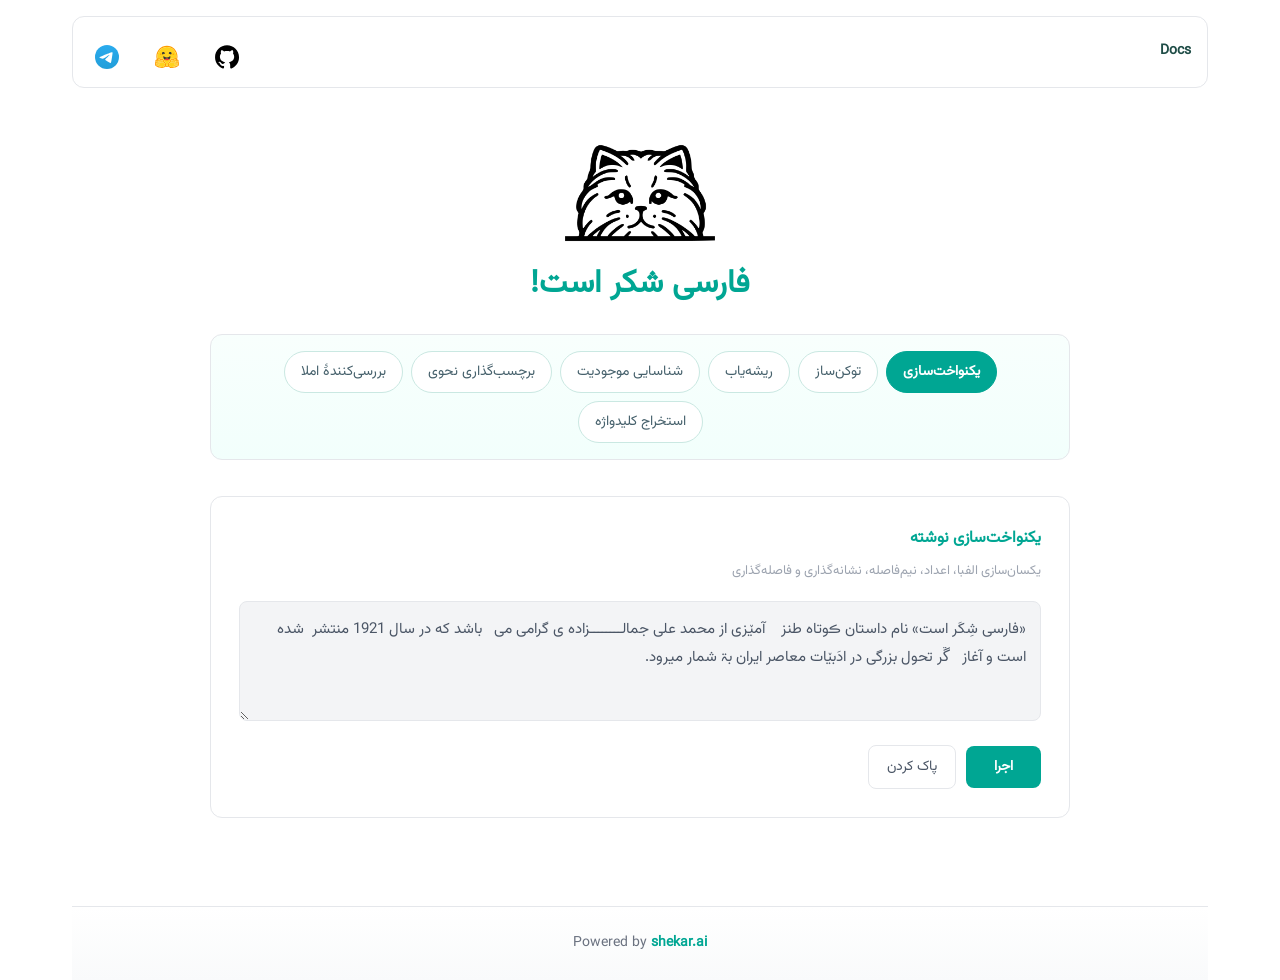
==== commit 37794263: "Add keyword extraction to the WebUI" ====
--- a/shekar/data/statics/index.html
+++ b/shekar/data/statics/index.html
@@ -83,6 +83,7 @@
             <li><button class="nav-tab" data-tab="ner">شناسایی موجودیت</button></li>
             <li><button class="nav-tab" data-tab="pos">برچسب‌گذاری نحوی</button></li>
             <li><button class="nav-tab" data-tab="spellchecker">بررسی‌کنندهٔ املا</button></li>
+            <li><button class="nav-tab" data-tab="keywords">استخراج کلیدواژه</button></li>
           </ul>
         </div>
       </div>
@@ -198,7 +199,7 @@
         <div class="card-title">بررسی املای واژگان</div>
         <div class="card-desc">بررسی‌کنندهٔ خودکار املای واژگان فارسی</div>
         <textarea id="input-spellchecker" dir="rtl"
-          placeholder="نوشته فارسی خود را اینجا وارد کنید…">من بروزترین کتاب هارا از کتابخانه امانت گرفتم.</textarea>
+          placeholder="نوشته فارسی خود را اینجا وارد کنید…">دییروز با پژنان به کتبخانه رفتیم.</textarea>
         <div class="btn-row">
           <button class="run-btn" data-tab="spellchecker">اجرا</button>
           <button class="clear-btn" data-tab="spellchecker">پاک کردن</button>
@@ -209,6 +210,31 @@
         <div class="result-box" id="result-spellchecker">
           <div class="result-label">نوشتهٔ ویراش‌شده</div>
           <div class="result-text" id="output-spellchecker"></div>
+        </div>
+      </div>
+
+      <div id="panel-keywords" class="panel card" style="display:none">
+        <div class="card-title">استخراج کلیدواژه</div>
+        <div class="card-desc">شناسایی کلیدواژه‌های مهم از متن با الگوریتم‌های RAKE و TextRank</div>
+        <div class="model-select-row">
+          <label for="model-keywords">الگوریتم:</label>
+          <select id="model-keywords" class="model-select">
+            <option value="rake">RAKE</option>
+            <option value="textrank">TextRank</option>
+          </select>
+        </div>
+        <textarea id="input-keywords" dir="rtl"
+          placeholder="نوشته فارسی خود را اینجا وارد کنید…">زبان و ادبیات فارسی یکی از غنی‌ترین زبان‌های جهان است که تاریخی کهن و فرهنگی پربار دارد.</textarea>
+        <div class="actions">
+          <button class="run-btn" data-tab="keywords">اجرا</button>
+          <button class="clear-btn" data-tab="keywords">پاک کردن</button>
+          <div class="spinner" id="spinner-keywords"></div>
+          <span class="status" id="status-keywords"></span>
+        </div>
+        <div class="error-msg" id="error-keywords"></div>
+        <div class="result-box" id="result-keywords">
+          <div class="result-label">کلیدواژه‌ها</div>
+          <div class="token-list" id="output-keywords"></div>
         </div>
       </div>
 
@@ -268,10 +294,14 @@
       resultBox.classList.remove('visible');
 
       try {
+        const payload = { text };
+        if (tab === 'keywords') {
+          payload.model = document.getElementById('model-keywords').value;
+        }
         const res = await fetch('/api/' + tab, {
           method: 'POST',
           headers: { 'Content-Type': 'application/json' },
-          body: JSON.stringify({ text })
+          body: JSON.stringify(payload)
         });
         if (!res.ok) {
           const err = await res.json().catch(() => ({ error: 'خطای سرور' }));
@@ -336,6 +366,19 @@
         });
       } else if (tab === 'spellchecker') {
         document.getElementById('output-spellchecker').textContent = data.corrected;
+      } else if (tab === 'keywords') {
+        const el = document.getElementById('output-keywords');
+        el.innerHTML = '';
+        if (!data.keywords || data.keywords.length === 0) {
+          el.innerHTML = '<span class="empty-msg">کلیدواژه‌ای یافت نشد.</span>';
+          return;
+        }
+        data.keywords.forEach(kw => {
+          const chip = document.createElement('span');
+          chip.className = 'chip';
+          chip.textContent = kw;
+          el.appendChild(chip);
+        });
       }
     }
   </script>
--- a/shekar/data/statics/styles.css
+++ b/shekar/data/statics/styles.css
@@ -663,4 +663,31 @@
         padding: 20px 12px;
         font-size: 13px;
     }
+}
+
+/* Keyword extraction model selector */
+.model-select-row {
+    display: flex;
+    align-items: center;
+    gap: 10px;
+    margin-bottom: 12px;
+    font-size: 14px;
+    color: #444;
+}
+
+.model-select {
+    font-family: inherit;
+    font-size: 14px;
+    padding: 6px 12px;
+    border: 1.5px solid #d1d5db;
+    border-radius: 8px;
+    background: #fff;
+    color: #333;
+    cursor: pointer;
+    outline: none;
+    transition: border-color 0.2s;
+}
+
+.model-select:focus {
+    border-color: #00A693;
 }
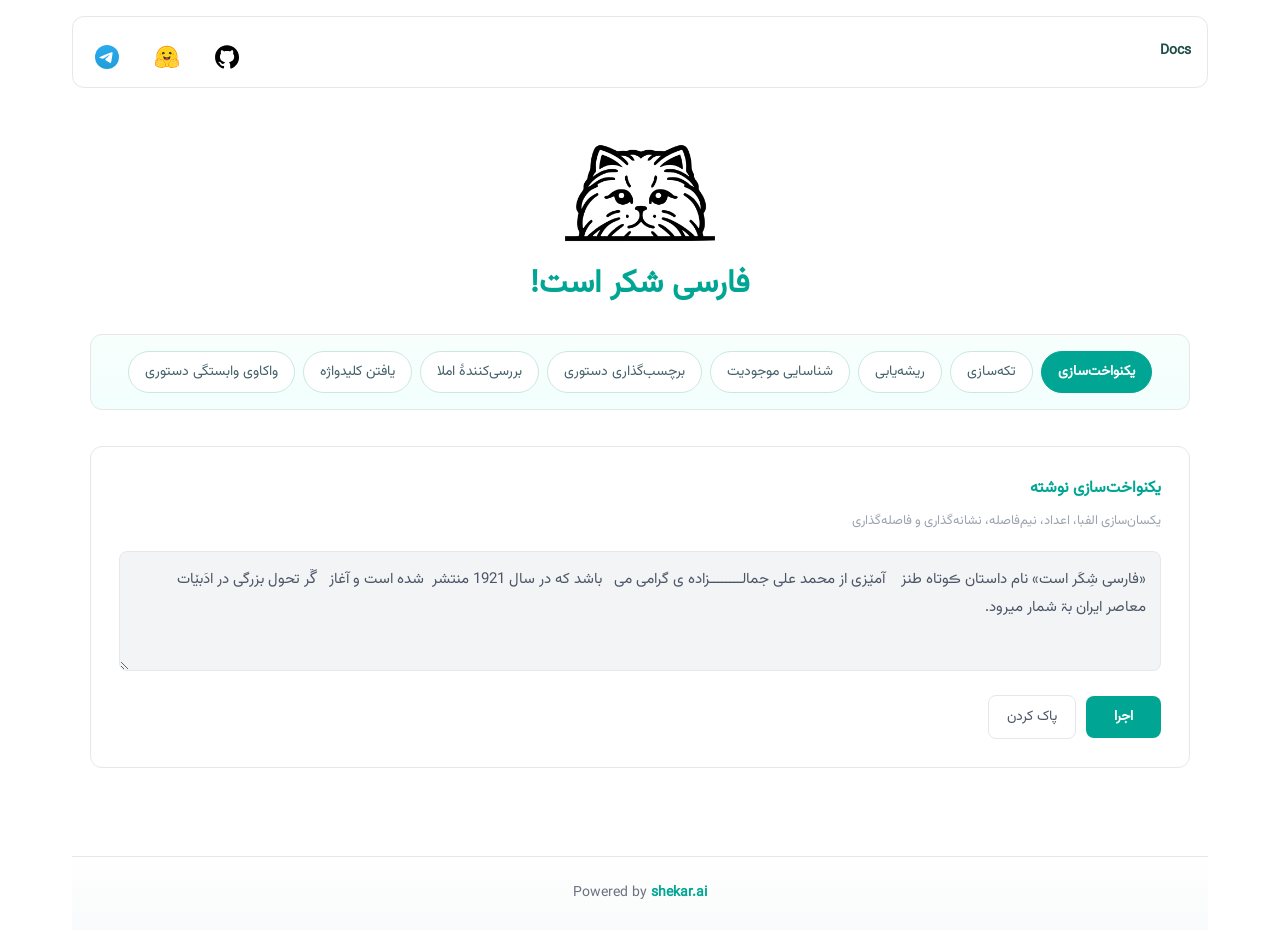
==== commit 104d947e: "Add dependency parsing to the WebUI" ====
--- a/shekar/data/statics/index.html
+++ b/shekar/data/statics/index.html
@@ -78,12 +78,13 @@
 
           <ul class="nav-tools" id="nav-tools">
             <li><button class="nav-tab active" data-tab="normalizer">یکنواخت‌سازی</button></li>
-            <li><button class="nav-tab" data-tab="tokenizer">توکن‌ساز</button></li>
-            <li><button class="nav-tab" data-tab="stemmer">ریشه‌یاب</button></li>
+            <li><button class="nav-tab" data-tab="tokenizer">تکه‌سازی</button></li>
+            <li><button class="nav-tab" data-tab="stemmer">ریشه‌یابی</button></li>
             <li><button class="nav-tab" data-tab="ner">شناسایی موجودیت</button></li>
-            <li><button class="nav-tab" data-tab="pos">برچسب‌گذاری نحوی</button></li>
+            <li><button class="nav-tab" data-tab="pos">برچسب‌گذاری دستوری</button></li>
             <li><button class="nav-tab" data-tab="spellchecker">بررسی‌کنندهٔ املا</button></li>
-            <li><button class="nav-tab" data-tab="keywords">استخراج کلیدواژه</button></li>
+            <li><button class="nav-tab" data-tab="keywords">یافتن کلیدواژه</button></li>
+            <li><button class="nav-tab" data-tab="dep_parsing">واکاوی وابستگی دستوری</button></li>
           </ul>
         </div>
       </div>
@@ -101,14 +102,28 @@
         </div>
         <div class="error-msg" id="error-normalizer"></div>
         <div class="result-box" id="result-normalizer">
-          <div class="result-label">نتیجه</div>
+          <button id="copy-normalizer" onclick="copyNormalizerResult()" title="کپی نتیجه" style="background:none; border:none; cursor:pointer; padding:0; color:#aaa; display:flex; align-items:center; align-self:flex-end; margin-bottom:8px;">
+            <svg xmlns="http://www.w3.org/2000/svg" width="22" height="22" viewBox="0 0 24 24" fill="none" stroke="currentColor" stroke-width="2" stroke-linecap="round" stroke-linejoin="round">
+              <rect x="9" y="9" width="13" height="13" rx="2" ry="2"></rect>
+              <path d="M5 15H4a2 2 0 0 1-2-2V4a2 2 0 0 1 2-2h9a2 2 0 0 1 2 2v1"></path>
+            </svg>
+          </button>
           <div class="result-text" id="output-normalizer"></div>
         </div>
       </div>
 
       <div id="panel-tokenizer" class="panel card" style="display:none">
-        <div class="card-title">توکن‌سازی کلمات</div>
-        <div class="card-desc">جداسازی نوشته به واژه‌های جداگانه</div>
+        <div style="display:flex; justify-content:space-between; align-items:center;">
+          <div class="card-title" style="margin:0;">تکه‌سازی (Tokenization)</div>
+          <div class="model-select-row" style="display:flex; align-items:center; gap:0.5rem;">
+            <label for="model-tokenizer">روش:</label>
+            <select id="model-tokenizer" class="model-select" style="width:150px; padding:2px 6px; font-size:0.85rem;">
+              <option value="word">واژه (Word)</option>
+              <option value="sentence">گزاره (Sentence)</option>
+            </select>
+          </div>
+        </div>
+        <div class="card-desc">جداسازی نوشته به واژه‌ها یا گزاره‌ها</div>
         <textarea id="input-tokenizer" dir="rtl"
           placeholder="نوشته فارسی خود را اینجا وارد کنید…">زبان فارسی میهن من است!</textarea>
         <div class="actions">
@@ -119,16 +134,25 @@
         </div>
         <div class="error-msg" id="error-tokenizer"></div>
         <div class="result-box" id="result-tokenizer">
-          <div class="result-label">توکن‌ها</div>
+          <div class="result-label" id="label-tokenizer">توکن‌ها</div>
           <div class="token-list" id="output-tokenizer"></div>
         </div>
       </div>
 
       <div id="panel-stemmer" class="panel card" style="display:none">
-        <div class="card-title">ریشه‌یابی</div>
-        <div class="card-desc">استخراج ریشه هر واژه با حذف وندهای اشتقاقی</div>
+        <div style="display:flex; justify-content:space-between; align-items:center;">
+          <div class="card-title" style="margin:0;">ریشه‌یابی (Stemming/Lemmatization)</div>
+          <div class="model-select-row" style="display:flex; align-items:center; gap:0.5rem;">
+            <label for="model-stemmer">روش:</label>
+            <select id="model-stemmer" class="model-select" style="width:150px; padding:2px 6px; font-size:0.85rem;">
+              <option value="stemmer">Stemmer</option>
+              <option value="lemmatizer">Lemmatizer</option>
+            </select>
+          </div>
+        </div>
+        <div class="card-desc">یافتن ریشه یا بن هر واژه با زدودن وندهای واژه‌ساز</div>
         <textarea id="input-stemmer" dir="rtl"
-          placeholder="نوشته فارسی خود را اینجا وارد کنید…">کتاب‌های دانشجویان دانشگاه‌های ایرانی بسیار ارزشمندند.</textarea>
+          placeholder="نوشته فارسی خود را اینجا وارد کنید…">دانشجویان دانشگاه‌های بزرگ درخواست‌هایشان را فرستادند.</textarea>
         <div class="actions">
           <button class="run-btn" data-tab="stemmer">اجرا</button>
           <button class="clear-btn" data-tab="stemmer">پاک کردن</button>
@@ -137,13 +161,13 @@
         </div>
         <div class="error-msg" id="error-stemmer"></div>
         <div class="result-box" id="result-stemmer">
-          <div class="result-label">واژه ← ریشه</div>
+          <div class="result-label" id="label-stemmer">واژه ← ریشه</div>
           <div class="stem-grid" id="output-stemmer"></div>
         </div>
       </div>
 
       <div id="panel-ner" class="panel card" style="display:none">
-        <div class="card-title">شناسایی موجودیت‌های نام‌دار</div>
+        <div class="card-title">شناسایی موجودیت‌های نام‌دار (NER)</div>
         <div class="card-desc">شناسایی نام‌ها، مکان‌ها، سازمان‌ها، تاریخ‌ها و رویدادها</div>
         <div class="legend">
           <div class="legend-item">
@@ -178,7 +202,7 @@
       </div>
 
       <div id="panel-pos" class="panel card" style="display:none">
-        <div class="card-title">برچسب‌گذاری نقش دستوری</div>
+        <div class="card-title">برچسب‌گذاری دستوری (POS Tagging)</div>
         <div class="card-desc">تعیین نقش دستوری هر واژه: اسم، فعل، صفت، قید و …</div>
         <textarea id="input-pos" dir="rtl"
           placeholder="نوشته فارسی خود را اینجا وارد کنید…">دانشجویان در دانشگاه درس می‌خوانند.</textarea>
@@ -196,7 +220,7 @@
       </div>
 
       <div id="panel-spellchecker" class="panel card" style="display:none">
-        <div class="card-title">بررسی املای واژگان</div>
+        <div class="card-title">بررسی املای واژگان (Spell Checking)</div>
         <div class="card-desc">بررسی‌کنندهٔ خودکار املای واژگان فارسی</div>
         <textarea id="input-spellchecker" dir="rtl"
           placeholder="نوشته فارسی خود را اینجا وارد کنید…">دییروز با پژنان به کتبخانه رفتیم.</textarea>
@@ -214,15 +238,17 @@
       </div>
 
       <div id="panel-keywords" class="panel card" style="display:none">
-        <div class="card-title">استخراج کلیدواژه</div>
+        <div style="display:flex; justify-content:space-between; align-items:center;">
+          <div class="card-title" style="margin:0;">یافتن کلیدواژه (Keywords Extraction)</div>
+          <div class="model-select-row" style="display:flex; align-items:center; gap:0.5rem;">
+            <label for="model-keywords">روش:</label>
+            <select id="model-keywords" class="model-select" style="width:110px; padding:2px 6px; font-size:0.85rem;">
+              <option value="rake">RAKE</option>
+              <option value="textrank">TextRank</option>
+            </select>
+          </div>
+        </div>
         <div class="card-desc">شناسایی کلیدواژه‌های مهم از متن با الگوریتم‌های RAKE و TextRank</div>
-        <div class="model-select-row">
-          <label for="model-keywords">الگوریتم:</label>
-          <select id="model-keywords" class="model-select">
-            <option value="rake">RAKE</option>
-            <option value="textrank">TextRank</option>
-          </select>
-        </div>
         <textarea id="input-keywords" dir="rtl"
           placeholder="نوشته فارسی خود را اینجا وارد کنید…">زبان و ادبیات فارسی یکی از غنی‌ترین زبان‌های جهان است که تاریخی کهن و فرهنگی پربار دارد.</textarea>
         <div class="actions">
@@ -235,6 +261,24 @@
         <div class="result-box" id="result-keywords">
           <div class="result-label">کلیدواژه‌ها</div>
           <div class="token-list" id="output-keywords"></div>
+        </div>
+      </div>
+
+      <div id="panel-dep_parsing" class="panel card" style="display:none">
+        <div class="card-title">واکاوی وابستگی دستوری (Dependency Parsing)</div>
+        <div class="card-desc">شناسایی وابستگی میان واژه‌ها و نمایش درخت دستوری</div>
+        <textarea id="input-dep_parsing" dir="rtl"
+          placeholder="نوشته فارسی خود را اینجا وارد کنید…">ما با آنچه می‌سازیم ایرانی هستیم.</textarea>
+        <div class="actions">
+          <button class="run-btn" data-tab="dep_parsing">اجرا</button>
+          <button class="clear-btn" data-tab="dep_parsing">پاک کردن</button>
+          <div class="spinner" id="spinner-dep_parsing"></div>
+          <span class="status" id="status-dep_parsing"></span>
+        </div>
+        <div class="error-msg" id="error-dep_parsing"></div>
+        <div class="result-box" id="result-dep_parsing">
+          <div class="result-label">درخت وابستگی</div>
+          <div class="dep-tree-wrap" id="output-dep_parsing"></div>
         </div>
       </div>
 
@@ -295,8 +339,14 @@
 
       try {
         const payload = { text };
+        if (tab === 'tokenizer') {
+          payload.model = document.getElementById('model-tokenizer').value;
+        }
         if (tab === 'keywords') {
           payload.model = document.getElementById('model-keywords').value;
+        }
+        if (tab === 'stemmer') {
+          payload.model = document.getElementById('model-stemmer').value;
         }
         const res = await fetch('/api/' + tab, {
           method: 'POST',
@@ -325,15 +375,28 @@
       if (tab === 'normalizer') {
         document.getElementById('output-normalizer').textContent = data.result;
       } else if (tab === 'tokenizer') {
+        const model = document.getElementById('model-tokenizer').value;
+        document.getElementById('label-tokenizer').textContent = model === 'sentence' ? 'جمله‌ها' : 'توکن‌ها';
         const el = document.getElementById('output-tokenizer');
         el.innerHTML = '';
-        (data.tokens || []).forEach(tok => {
-          const chip = document.createElement('span');
-          chip.className = 'chip';
-          chip.textContent = tok;
-          el.appendChild(chip);
-        });
+        if (model === 'sentence') {
+          (data.tokens || []).forEach((sent, i) => {
+            const item = document.createElement('div');
+            item.className = 'stem-item';
+            item.innerHTML = `<span class="stem-word" style="min-width:1.5rem;text-align:center;">${i + 1}</span><span class="stem-arrow">↓</span><span class="stem-result" style="flex:1;">${sent}</span>`;
+            el.appendChild(item);
+          });
+        } else {
+          (data.tokens || []).forEach(tok => {
+            const chip = document.createElement('span');
+            chip.className = 'chip';
+            chip.textContent = tok;
+            el.appendChild(chip);
+          });
+        }
       } else if (tab === 'stemmer') {
+        const model = document.getElementById('model-stemmer').value;
+        document.getElementById('label-stemmer').textContent = model === 'lemmatizer' ? 'واژه ← لِما' : 'واژه ← ریشه';
         const el = document.getElementById('output-stemmer');
         el.innerHTML = '';
         (data.stems || []).forEach(([word, stem]) => {
@@ -379,8 +442,104 @@
           chip.textContent = kw;
           el.appendChild(chip);
         });
+      } else if (tab === 'dep_parsing') {
+        const el = document.getElementById('output-dep_parsing');
+        el.innerHTML = buildDepTreeSVG(data.tokens || []);
       }
     }
+
+    function escXml(s) {
+      return String(s).replace(/&/g, '&amp;').replace(/</g, '&lt;').replace(/>/g, '&gt;').replace(/"/g, '&quot;');
+    }
+
+    function buildDepTreeSVG(tokens) {
+      if (!tokens.length) return '<span class="empty-msg">نتیجه‌ای یافت نشد.</span>';
+
+      const BOX_W = 86, BOX_H = 36, H_GAP = 14;
+      const LEVEL_H = 46, ARC_TOP = 26, PAD = 20, PAD_BOT = 14;
+      const PAL = ['#00A693','#6366f1','#f59e0b','#ec4899','#10b981','#3b82f6','#8b5cf6','#ef4444'];
+
+      const n = tokens.length;
+      const totalW = n * BOX_W + (n - 1) * H_GAP + 2 * PAD;
+
+      // RTL: token index 0 is rightmost
+      function cx(i) { return totalW - PAD - i * (BOX_W + H_GAP) - BOX_W / 2; }
+
+      // Build non-ROOT arcs and assign levels
+      const arcs = tokens
+        .map((t, i) => ({ from: i, to: t.head - 1, deprel: t.deprel }))
+        .filter(a => a.to >= 0)
+        .sort((a, b) => Math.abs(a.from - a.to) - Math.abs(b.from - b.to));
+
+      const levelBuckets = [];
+      const arcLevels = arcs.map(arc => {
+        const l = Math.min(arc.from, arc.to), r = Math.max(arc.from, arc.to);
+        for (let lv = 0; lv < levelBuckets.length; lv++) {
+          const ok = !levelBuckets[lv].some(a => {
+            const al = Math.min(a.from, a.to), ar = Math.max(a.from, a.to);
+            return l <= ar && r >= al;
+          });
+          if (ok) { levelBuckets[lv].push(arc); return lv + 1; }
+        }
+        levelBuckets.push([arc]);
+        return levelBuckets.length;
+      });
+
+      const maxLevel = arcLevels.length ? Math.max(...arcLevels) : 0;
+      const yBase = ARC_TOP + maxLevel * LEVEL_H;
+      const svgH = yBase + BOX_H + PAD_BOT + 4;
+
+      const parts = [];
+      const markerId = 'dep-arr-' + Date.now();
+      parts.push(`<svg width="${totalW}" height="${svgH}" xmlns="http://www.w3.org/2000/svg">`);
+      parts.push(`<defs><marker id="${markerId}" markerWidth="8" markerHeight="6" refX="7" refY="3" orient="auto"><path d="M0,0 L8,3 L0,6 Z" fill="#00A693"/></marker></defs>`);
+
+      // Arcs
+      arcs.forEach((arc, idx) => {
+        const level = arcLevels[idx];
+        const color = PAL[(idx) % PAL.length];
+        const x1 = cx(arc.from), x2 = cx(arc.to);
+        const yPeak = yBase - level * LEVEL_H;
+        const midX = (x1 + x2) / 2;
+        // Actual bezier midpoint y at t=0.5: 0.25*yBase + 0.75*yPeak
+        const arcMidY = 0.25 * yBase + 0.75 * yPeak;
+        // Cubic bezier: tangent is vertical at endpoints → arrowhead points straight down
+        parts.push(`<path d="M ${x1} ${yBase} C ${x1} ${yPeak}, ${x2} ${yPeak}, ${x2} ${yBase}" fill="none" stroke="${color}" stroke-width="1.5" marker-end="url(#${markerId})"/>`);
+        parts.push(`<text x="${midX}" y="${arcMidY - 4}" text-anchor="middle" font-size="9.5" fill="${color}" font-family="'Courier New',monospace" font-weight="600">${escXml(arc.deprel)}</text>`);
+      });
+
+      // Word boxes
+      tokens.forEach((t, i) => {
+        const x = cx(i), yBox = yBase + 4;
+        const isRoot = t.head === 0;
+        parts.push(`<rect x="${x - BOX_W / 2}" y="${yBox}" width="${BOX_W}" height="${BOX_H}" rx="7" fill="${isRoot ? '#e6faf8' : '#f9fafb'}" stroke="${isRoot ? '#00A693' : '#d1d5db'}" stroke-width="${isRoot ? 2 : 1}"/>`);
+        parts.push(`<text x="${x}" y="${yBox + 23}" text-anchor="middle" font-size="13" fill="#111827" font-family="Vazirmatn,sans-serif">${escXml(t.word)}</text>`);
+      });
+
+      // ROOT indicators
+      tokens.forEach((t, i) => {
+        if (t.head !== 0) return;
+        const x = cx(i);
+        parts.push(`<text x="${x}" y="13" text-anchor="middle" font-size="10" fill="#00A693" font-weight="bold" font-family="'Courier New',monospace">ROOT</text>`);
+        parts.push(`<line x1="${x}" y1="17" x2="${x}" y2="${yBase + 4}" stroke="#00A693" stroke-width="1.5" stroke-dasharray="4,3"/>`);
+      });
+
+      parts.push('</svg>');
+      return parts.join('');
+    }
+
+    const COPY_ICON = `<svg xmlns="http://www.w3.org/2000/svg" width="22" height="22" viewBox="0 0 24 24" fill="none" stroke="currentColor" stroke-width="2" stroke-linecap="round" stroke-linejoin="round"><rect x="9" y="9" width="13" height="13" rx="2" ry="2"></rect><path d="M5 15H4a2 2 0 0 1-2-2V4a2 2 0 0 1 2-2h9a2 2 0 0 1 2 2v1"></path></svg>`;
+    const CHECK_ICON = `<svg xmlns="http://www.w3.org/2000/svg" width="22" height="22" viewBox="0 0 24 24" fill="none" stroke="#4caf50" stroke-width="2.5" stroke-linecap="round" stroke-linejoin="round"><polyline points="20 6 9 17 4 12"></polyline></svg>`;
+
+    function copyNormalizerResult() {
+      const text = document.getElementById('output-normalizer').textContent;
+      if (!text) return;
+      navigator.clipboard.writeText(text).then(() => {
+        const btn = document.getElementById('copy-normalizer');
+        btn.innerHTML = CHECK_ICON;
+        setTimeout(() => { btn.innerHTML = COPY_ICON; }, 1500);
+      });
+    }
   </script>
 
 </body>
--- a/shekar/data/statics/styles.css
+++ b/shekar/data/statics/styles.css
@@ -96,7 +96,7 @@
 
 /* Main */
 .container {
-    width: min(100%, 860px);
+    width: min(100%, 1100px);
     margin: 48px auto;
 }
 
@@ -503,6 +503,13 @@
     min-width: 56px;
 }
 
+/* Dependency tree */
+.dep-tree-wrap {
+    overflow-x: auto;
+    direction: ltr;
+    padding: 8px 0 4px;
+}
+
 .social-links {
     margin-top: 10px;
     display: flex;
@@ -638,16 +645,13 @@
     }
 
     .nav-tools {
-        justify-content: flex-start;
-        flex-wrap: nowrap;
-        overflow-x: auto;
-        scrollbar-width: thin;
-        padding-bottom: 2px;
+        justify-content: center;
+        flex-wrap: wrap;
     }
 
     .nav-tab {
-        font-size: 13px;
-        padding: 8px 12px;
+        font-size: 12px;
+        padding: 7px 10px;
     }
 
     .container {
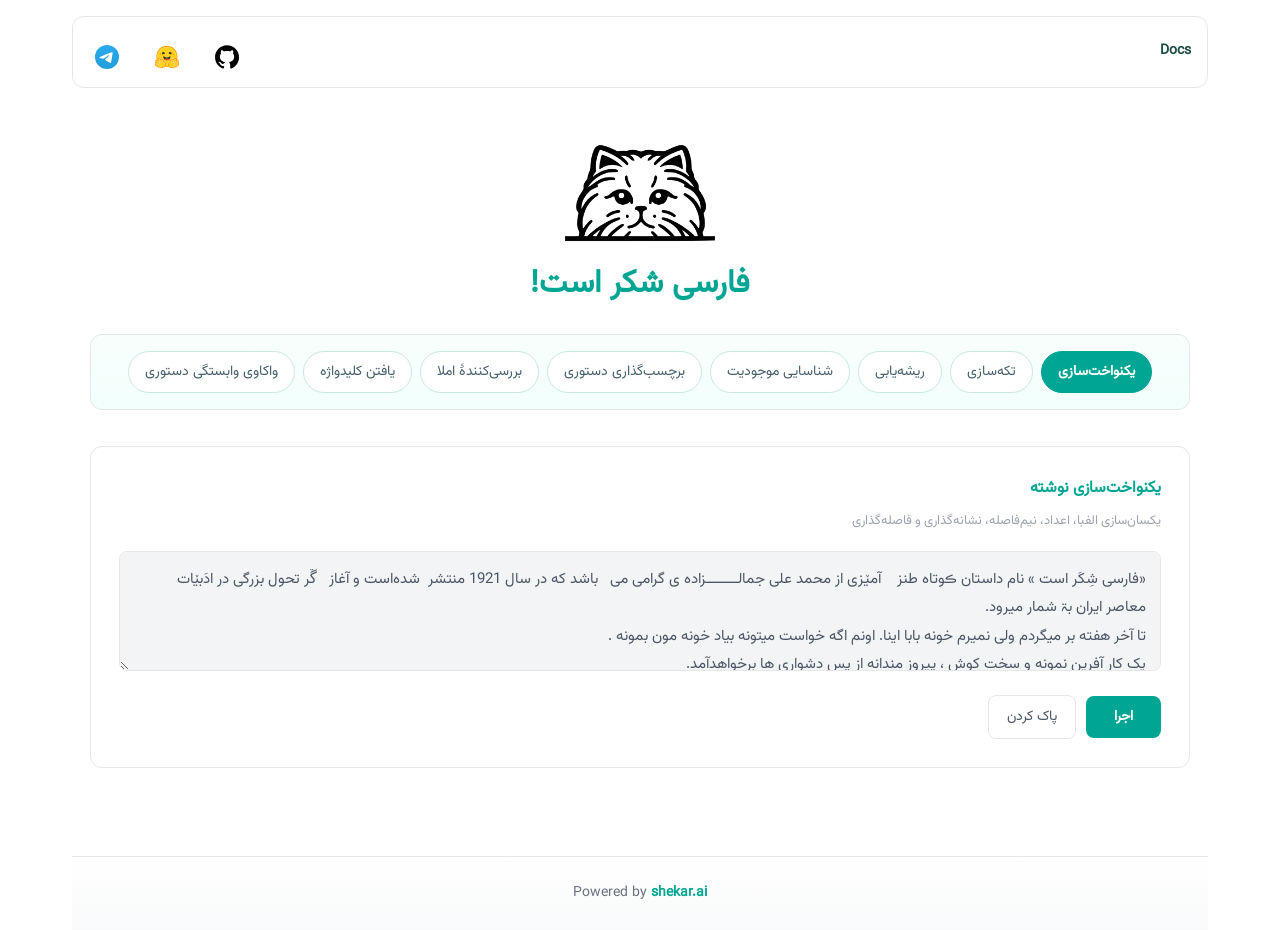
==== commit be451df8: "Update docs" ====
--- a/shekar/data/statics/index.html
+++ b/shekar/data/statics/index.html
@@ -93,7 +93,9 @@
         <div class="card-title">یکنواخت‌سازی نوشته</div>
         <div class="card-desc">یکسان‌سازی الفبا، اعداد، نیم‌فاصله، نشانه‌گذاری و فاصله‌گذاری</div>
         <textarea id="input-normalizer" dir="rtl"
-          placeholder="نوشته فارسی خود را اینجا وارد کنید…">«فارسی شِکَر است» نام داستان ڪوتاه طنز    آمێزی از محمد علی جمالــــــــزاده ی گرامی می   باشد که در سال 1921 منتشر  شده است و آغاز   ڱر تحول بزرگی در ادَبێات معاصر ایران بۃ شمار میرود.</textarea>
+          placeholder="نوشته فارسی خود را اینجا وارد کنید…">«فارسی شِکَر است » نام داستان ڪوتاه طنز    آمێزی از محمد علی جمالــــــــزاده ی گرامی می   باشد که در سال 1921 منتشر  شده‌است و آغاز   ڱر تحول بزرگی در ادَبێات معاصر ایران بۃ شمار میرود.
+تا آخر هفته بر میگردم ولی نمیرم خونه بابا اینا. اونم اگه خواست میتونه بیاد خونه مون بمونه .
+یک کار آفرین نمونه و سخت کوش ، پیروز مندانه از پس دشواری ها برخواهدآمد.</textarea>
         <div class="actions">
           <button class="run-btn" data-tab="normalizer">اجرا</button>
           <button class="clear-btn" data-tab="normalizer">پاک کردن</button>
@@ -102,13 +104,17 @@
         </div>
         <div class="error-msg" id="error-normalizer"></div>
         <div class="result-box" id="result-normalizer">
-          <button id="copy-normalizer" onclick="copyNormalizerResult()" title="کپی نتیجه" style="background:none; border:none; cursor:pointer; padding:0; color:#aaa; display:flex; align-items:center; align-self:flex-end; margin-bottom:8px;">
-            <svg xmlns="http://www.w3.org/2000/svg" width="22" height="22" viewBox="0 0 24 24" fill="none" stroke="currentColor" stroke-width="2" stroke-linecap="round" stroke-linejoin="round">
-              <rect x="9" y="9" width="13" height="13" rx="2" ry="2"></rect>
-              <path d="M5 15H4a2 2 0 0 1-2-2V4a2 2 0 0 1 2-2h9a2 2 0 0 1 2 2v1"></path>
-            </svg>
-          </button>
-          <div class="result-text" id="output-normalizer"></div>
+          <div style="display:flex; flex-direction:row; direction:ltr; background:var(--light-gray); border-radius:8px; overflow:hidden;">
+            <div style="width:44px; flex-shrink:0; display:flex; justify-content:center; align-items:flex-start; padding-top:10px;">
+              <button id="copy-normalizer" onclick="copyNormalizerResult()" title="کپی نتیجه" style="background:none; border:none; cursor:pointer; padding:4px; color:#aaa; display:flex; align-items:center;">
+                <svg xmlns="http://www.w3.org/2000/svg" width="20" height="20" viewBox="0 0 24 24" fill="none" stroke="currentColor" stroke-width="2" stroke-linecap="round" stroke-linejoin="round">
+                  <rect x="9" y="9" width="13" height="13" rx="2" ry="2"></rect>
+                  <path d="M5 15H4a2 2 0 0 1-2-2V4a2 2 0 0 1 2-2h9a2 2 0 0 1 2 2v1"></path>
+                </svg>
+              </button>
+            </div>
+            <div class="result-text" id="output-normalizer" style="flex:1; background:transparent; border-radius:0;"></div>
+          </div>
         </div>
       </div>
 
@@ -233,7 +239,17 @@
         <div class="error-msg" id="error-spellchecker"></div>
         <div class="result-box" id="result-spellchecker">
           <div class="result-label">نوشتهٔ ویراش‌شده</div>
-          <div class="result-text" id="output-spellchecker"></div>
+          <div style="display:flex; flex-direction:row; direction:ltr; background:var(--light-gray); border-radius:8px; overflow:hidden;">
+            <div style="width:44px; flex-shrink:0; display:flex; justify-content:center; align-items:flex-start; padding-top:10px;">
+              <button id="copy-spellchecker" onclick="copySpellcheckerResult()" title="کپی نتیجه" style="background:none; border:none; cursor:pointer; padding:4px; color:#aaa; display:flex; align-items:center;">
+                <svg xmlns="http://www.w3.org/2000/svg" width="20" height="20" viewBox="0 0 24 24" fill="none" stroke="currentColor" stroke-width="2" stroke-linecap="round" stroke-linejoin="round">
+                  <rect x="9" y="9" width="13" height="13" rx="2" ry="2"></rect>
+                  <path d="M5 15H4a2 2 0 0 1-2-2V4a2 2 0 0 1 2-2h9a2 2 0 0 1 2 2v1"></path>
+                </svg>
+              </button>
+            </div>
+            <div class="result-text" id="output-spellchecker" style="flex:1; background:transparent; border-radius:0;"></div>
+          </div>
         </div>
       </div>
 
@@ -277,7 +293,7 @@
         </div>
         <div class="error-msg" id="error-dep_parsing"></div>
         <div class="result-box" id="result-dep_parsing">
-          <div class="result-label">درخت وابستگی</div>
+          
           <div class="dep-tree-wrap" id="output-dep_parsing"></div>
         </div>
       </div>
@@ -531,6 +547,16 @@
     const COPY_ICON = `<svg xmlns="http://www.w3.org/2000/svg" width="22" height="22" viewBox="0 0 24 24" fill="none" stroke="currentColor" stroke-width="2" stroke-linecap="round" stroke-linejoin="round"><rect x="9" y="9" width="13" height="13" rx="2" ry="2"></rect><path d="M5 15H4a2 2 0 0 1-2-2V4a2 2 0 0 1 2-2h9a2 2 0 0 1 2 2v1"></path></svg>`;
     const CHECK_ICON = `<svg xmlns="http://www.w3.org/2000/svg" width="22" height="22" viewBox="0 0 24 24" fill="none" stroke="#4caf50" stroke-width="2.5" stroke-linecap="round" stroke-linejoin="round"><polyline points="20 6 9 17 4 12"></polyline></svg>`;
 
+    function copySpellcheckerResult() {
+      const text = document.getElementById('output-spellchecker').textContent;
+      if (!text) return;
+      navigator.clipboard.writeText(text).then(() => {
+        const btn = document.getElementById('copy-spellchecker');
+        btn.innerHTML = CHECK_ICON;
+        setTimeout(() => { btn.innerHTML = COPY_ICON; }, 1500);
+      });
+    }
+
     function copyNormalizerResult() {
       const text = document.getElementById('output-normalizer').textContent;
       if (!text) return;
--- a/shekar/data/statics/styles.css
+++ b/shekar/data/statics/styles.css
@@ -267,6 +267,7 @@
 /* Result box */
 .result-box {
     display: none;
+    position: relative;
     margin-top: 20px;
     border-top: 2px solid var(--light-gray);
     padding-top: 20px;
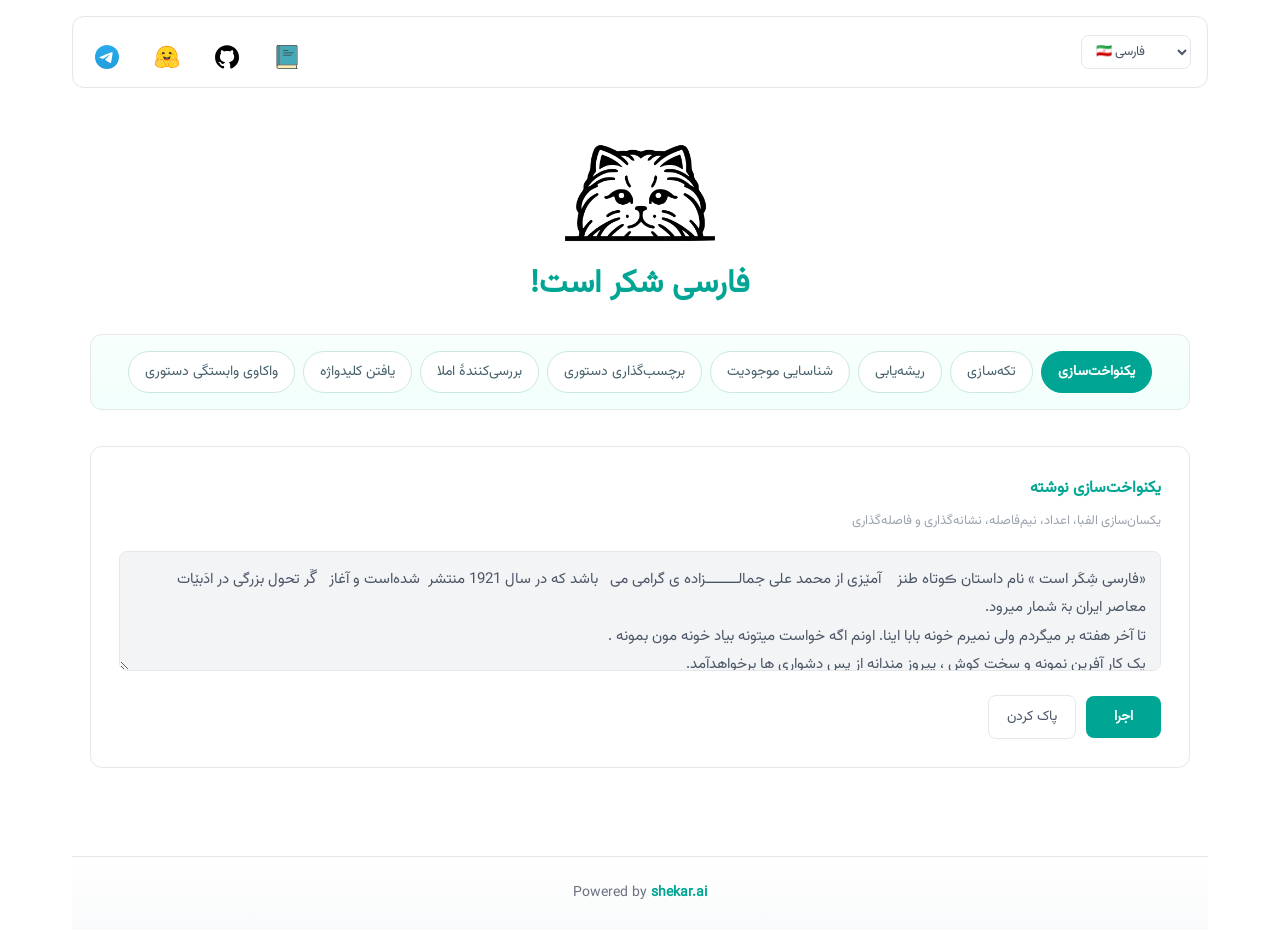
==== commit eb9ceea7: "Add Persian(Tajik) and English translations to the WebUI" ====
--- a/shekar/data/statics/index.html
+++ b/shekar/data/statics/index.html
@@ -1,5 +1,5 @@
 <!DOCTYPE html>
-<html lang="fa">
+<html lang="fa" dir="rtl">
 
 <head>
   <meta charset="UTF-8" />
@@ -63,8 +63,33 @@
               fill="black" />
           </svg>
         </a>
-      </div>
-      <a class="docs-link" href="https://lib.shekar.io" target="_blank" rel="noopener noreferrer">Docs</a>
+        <a href="https://lib.shekar.io" target="_blank" rel="noopener noreferrer" aria-label="Documentation">
+          <svg version="1.0" xmlns="http://www.w3.org/2000/svg" xmlns:xlink="http://www.w3.org/1999/xlink"
+               width="32" height="32" viewBox="0 0 64 64" xml:space="preserve">
+            <g>
+              <path fill="#F9EBB2" d="M56,62H10c-2.209,0-4-1.791-4-4s1.791-4,4-4h46V62z"/>
+              <g>
+                <path fill="#45AAB8" d="M6,4v49.537C7.062,52.584,8.461,52,10,52h2V2H8C6.896,2,6,2.896,6,4z"/>
+                <path fill="#45AAB8" d="M56,2H14v50h42h2v-2V4C58,2.896,57.104,2,56,2z"/>
+              </g>
+              <g>
+                <path fill="#394240" d="M60,52V4c0-2.211-1.789-4-4-4H8C5.789,0,4,1.789,4,4v54c0,3.313,2.687,6,6,6h49c0.553,0,1-0.447,1-1
+                  s-0.447-1-1-1h-1v-8C59.104,54,60,53.104,60,52z M6,4c0-1.104,0.896-2,2-2h4v50h-2c-1.539,0-2.938,0.584-4,1.537V4z M56,62H10
+                  c-2.209,0-4-1.791-4-4s1.791-4,4-4h46V62z M56,52H14V2h42c1.104,0,2,0.896,2,2v46v2H56z"/>
+                <path fill="#394240" d="M43,26H23c-0.553,0-1,0.447-1,1s0.447,1,1,1h20c0.553,0,1-0.447,1-1S43.553,26,43,26z"/>
+                <path fill="#394240" d="M49,20H23c-0.553,0-1,0.447-1,1s0.447,1,1,1h26c0.553,0,1-0.447,1-1S49.553,20,49,20z"/>
+                <path fill="#394240" d="M23,16h12c0.553,0,1-0.447,1-1s-0.447-1-1-1H23c-0.553,0-1,0.447-1,1S22.447,16,23,16z"/>
+              </g>
+              <path opacity="0.2" fill="#231F20" d="M6,4v49.537C7.062,52.584,8.461,52,10,52h2V2H8C6.896,2,6,2.896,6,4z"/>
+            </g>
+          </svg>
+        </a>
+      </div>
+      <select id="lang-select" class="lang-select">
+        <option value="fa">🇮🇷 فارسی</option>
+        <option value="en">🇬🇧 English</option>
+        <option value="tg">🇹🇯 Тоҷикӣ</option>
+      </select>
     </div>
 
     <main class="container">
@@ -72,33 +97,34 @@
       <div class="section-header">
         <img src="assets/shekar_logo.png" alt="Shekar Logo" class="hero-logo" />
 
-        <h1>فارسی شکر است!</h1>
+        <h1 data-i18n="pageTitle">فارسی شکر است!</h1>
 
         <div class="toolkit-menu">
 
           <ul class="nav-tools" id="nav-tools">
-            <li><button class="nav-tab active" data-tab="normalizer">یکنواخت‌سازی</button></li>
-            <li><button class="nav-tab" data-tab="tokenizer">تکه‌سازی</button></li>
-            <li><button class="nav-tab" data-tab="stemmer">ریشه‌یابی</button></li>
-            <li><button class="nav-tab" data-tab="ner">شناسایی موجودیت</button></li>
-            <li><button class="nav-tab" data-tab="pos">برچسب‌گذاری دستوری</button></li>
-            <li><button class="nav-tab" data-tab="spellchecker">بررسی‌کنندهٔ املا</button></li>
-            <li><button class="nav-tab" data-tab="keywords">یافتن کلیدواژه</button></li>
-            <li><button class="nav-tab" data-tab="dep_parsing">واکاوی وابستگی دستوری</button></li>
+            <li><button class="nav-tab active" data-tab="normalizer" data-i18n="tab_normalizer">یکنواخت‌سازی</button></li>
+            <li><button class="nav-tab" data-tab="tokenizer" data-i18n="tab_tokenizer">تکه‌سازی</button></li>
+            <li><button class="nav-tab" data-tab="stemmer" data-i18n="tab_stemmer">ریشه‌یابی</button></li>
+            <li><button class="nav-tab" data-tab="ner" data-i18n="tab_ner">شناسایی موجودیت</button></li>
+            <li><button class="nav-tab" data-tab="pos" data-i18n="tab_pos">برچسب‌گذاری دستوری</button></li>
+            <li><button class="nav-tab" data-tab="spellchecker" data-i18n="tab_spellchecker">بررسی‌کنندهٔ املا</button></li>
+            <li><button class="nav-tab" data-tab="keywords" data-i18n="tab_keywords">یافتن کلیدواژه</button></li>
+            <li><button class="nav-tab" data-tab="dep_parsing" data-i18n="tab_dep_parsing">واکاوی وابستگی دستوری</button></li>
           </ul>
         </div>
       </div>
 
       <div id="panel-normalizer" class="panel card">
-        <div class="card-title">یکنواخت‌سازی نوشته</div>
-        <div class="card-desc">یکسان‌سازی الفبا، اعداد، نیم‌فاصله، نشانه‌گذاری و فاصله‌گذاری</div>
+        <div class="card-title" data-i18n="normalizer_title">یکنواخت‌سازی نوشته</div>
+        <div class="card-desc" data-i18n="normalizer_desc">یکسان‌سازی الفبا، اعداد، نیم‌فاصله، نشانه‌گذاری و فاصله‌گذاری</div>
         <textarea id="input-normalizer" dir="rtl"
+          data-i18n-placeholder="input_placeholder"
           placeholder="نوشته فارسی خود را اینجا وارد کنید…">«فارسی شِکَر است » نام داستان ڪوتاه طنز    آمێزی از محمد علی جمالــــــــزاده ی گرامی می   باشد که در سال 1921 منتشر  شده‌است و آغاز   ڱر تحول بزرگی در ادَبێات معاصر ایران بۃ شمار میرود.
 تا آخر هفته بر میگردم ولی نمیرم خونه بابا اینا. اونم اگه خواست میتونه بیاد خونه مون بمونه .
 یک کار آفرین نمونه و سخت کوش ، پیروز مندانه از پس دشواری ها برخواهدآمد.</textarea>
         <div class="actions">
-          <button class="run-btn" data-tab="normalizer">اجرا</button>
-          <button class="clear-btn" data-tab="normalizer">پاک کردن</button>
+          <button class="run-btn" data-i18n="run" data-tab="normalizer">اجرا</button>
+          <button class="clear-btn" data-i18n="clear" data-tab="normalizer">پاک کردن</button>
           <div class="spinner" id="spinner-normalizer"></div>
           <span class="status" id="status-normalizer"></span>
         </div>
@@ -106,7 +132,7 @@
         <div class="result-box" id="result-normalizer">
           <div style="display:flex; flex-direction:row; direction:ltr; background:var(--light-gray); border-radius:8px; overflow:hidden;">
             <div style="width:44px; flex-shrink:0; display:flex; justify-content:center; align-items:flex-start; padding-top:10px;">
-              <button id="copy-normalizer" onclick="copyNormalizerResult()" title="کپی نتیجه" style="background:none; border:none; cursor:pointer; padding:4px; color:#aaa; display:flex; align-items:center;">
+              <button id="copy-normalizer" onclick="copyNormalizerResult()" title="کپی نتیجه" data-i18n-title="copy_tooltip" style="background:none; border:none; cursor:pointer; padding:4px; color:#aaa; display:flex; align-items:center;">
                 <svg xmlns="http://www.w3.org/2000/svg" width="20" height="20" viewBox="0 0 24 24" fill="none" stroke="currentColor" stroke-width="2" stroke-linecap="round" stroke-linejoin="round">
                   <rect x="9" y="9" width="13" height="13" rx="2" ry="2"></rect>
                   <path d="M5 15H4a2 2 0 0 1-2-2V4a2 2 0 0 1 2-2h9a2 2 0 0 1 2 2v1"></path>
@@ -120,128 +146,133 @@
 
       <div id="panel-tokenizer" class="panel card" style="display:none">
         <div style="display:flex; justify-content:space-between; align-items:center;">
-          <div class="card-title" style="margin:0;">تکه‌سازی (Tokenization)</div>
+          <div class="card-title" style="margin:0;" data-i18n="tokenizer_title">تکه‌سازی (Tokenization)</div>
           <div class="model-select-row" style="display:flex; align-items:center; gap:0.5rem;">
-            <label for="model-tokenizer">روش:</label>
+            <label for="model-tokenizer" data-i18n="tokenizer_method">روش:</label>
             <select id="model-tokenizer" class="model-select" style="width:150px; padding:2px 6px; font-size:0.85rem;">
-              <option value="word">واژه (Word)</option>
-              <option value="sentence">گزاره (Sentence)</option>
+              <option value="word" data-i18n="tokenizer_word">واژه (Word)</option>
+              <option value="sentence" data-i18n="tokenizer_sentence">گزاره (Sentence)</option>
             </select>
           </div>
         </div>
-        <div class="card-desc">جداسازی نوشته به واژه‌ها یا گزاره‌ها</div>
+        <div class="card-desc" data-i18n="tokenizer_desc">جداسازی نوشته به واژه‌ها یا گزاره‌ها</div>
         <textarea id="input-tokenizer" dir="rtl"
+          data-i18n-placeholder="input_placeholder"
           placeholder="نوشته فارسی خود را اینجا وارد کنید…">زبان فارسی میهن من است!</textarea>
         <div class="actions">
-          <button class="run-btn" data-tab="tokenizer">اجرا</button>
-          <button class="clear-btn" data-tab="tokenizer">پاک کردن</button>
+          <button class="run-btn" data-i18n="run" data-tab="tokenizer">اجرا</button>
+          <button class="clear-btn" data-i18n="clear" data-tab="tokenizer">پاک کردن</button>
           <div class="spinner" id="spinner-tokenizer"></div>
           <span class="status" id="status-tokenizer"></span>
         </div>
         <div class="error-msg" id="error-tokenizer"></div>
         <div class="result-box" id="result-tokenizer">
-          <div class="result-label" id="label-tokenizer">توکن‌ها</div>
+          <div class="result-label" id="label-tokenizer" data-i18n="tokens_label">توکن‌ها</div>
           <div class="token-list" id="output-tokenizer"></div>
         </div>
       </div>
 
       <div id="panel-stemmer" class="panel card" style="display:none">
         <div style="display:flex; justify-content:space-between; align-items:center;">
-          <div class="card-title" style="margin:0;">ریشه‌یابی (Stemming/Lemmatization)</div>
+          <div class="card-title" style="margin:0;" data-i18n="stemmer_title">ریشه‌یابی (Stemming/Lemmatization)</div>
           <div class="model-select-row" style="display:flex; align-items:center; gap:0.5rem;">
-            <label for="model-stemmer">روش:</label>
+            <label for="model-stemmer" data-i18n="stemmer_method">روش:</label>
             <select id="model-stemmer" class="model-select" style="width:150px; padding:2px 6px; font-size:0.85rem;">
               <option value="stemmer">Stemmer</option>
               <option value="lemmatizer">Lemmatizer</option>
             </select>
           </div>
         </div>
-        <div class="card-desc">یافتن ریشه یا بن هر واژه با زدودن وندهای واژه‌ساز</div>
+        <div class="card-desc" data-i18n="stemmer_desc">یافتن ریشه یا بن هر واژه با زدودن وندهای واژه‌ساز</div>
         <textarea id="input-stemmer" dir="rtl"
+          data-i18n-placeholder="input_placeholder"
           placeholder="نوشته فارسی خود را اینجا وارد کنید…">دانشجویان دانشگاه‌های بزرگ درخواست‌هایشان را فرستادند.</textarea>
         <div class="actions">
-          <button class="run-btn" data-tab="stemmer">اجرا</button>
-          <button class="clear-btn" data-tab="stemmer">پاک کردن</button>
+          <button class="run-btn" data-i18n="run" data-tab="stemmer">اجرا</button>
+          <button class="clear-btn" data-i18n="clear" data-tab="stemmer">پاک کردن</button>
           <div class="spinner" id="spinner-stemmer"></div>
           <span class="status" id="status-stemmer"></span>
         </div>
         <div class="error-msg" id="error-stemmer"></div>
         <div class="result-box" id="result-stemmer">
-          <div class="result-label" id="label-stemmer">واژه ← ریشه</div>
+          <div class="result-label" id="label-stemmer" data-i18n="stem_label">واژه ← ریشه</div>
           <div class="stem-grid" id="output-stemmer"></div>
         </div>
       </div>
 
       <div id="panel-ner" class="panel card" style="display:none">
-        <div class="card-title">شناسایی موجودیت‌های نام‌دار (NER)</div>
-        <div class="card-desc">شناسایی نام‌ها، مکان‌ها، سازمان‌ها، تاریخ‌ها و رویدادها</div>
+        <div class="card-title" data-i18n="ner_title">شناسایی موجودیت‌های نام‌دار (NER)</div>
+        <div class="card-desc" data-i18n="ner_desc">شناسایی نام‌ها، مکان‌ها، سازمان‌ها، تاریخ‌ها و رویدادها</div>
         <div class="legend">
           <div class="legend-item">
-            <div class="legend-dot" style="background:#8b5cf6"></div>شخص
+            <div class="legend-dot" style="background:#8b5cf6"></div><span data-i18n="ner_PER">شخص</span>
           </div>
           <div class="legend-item">
-            <div class="legend-dot" style="background:#10b981"></div>مکان
+            <div class="legend-dot" style="background:#10b981"></div><span data-i18n="ner_LOC">مکان</span>
           </div>
           <div class="legend-item">
-            <div class="legend-dot" style="background:#f59e0b"></div>سازمان
+            <div class="legend-dot" style="background:#f59e0b"></div><span data-i18n="ner_ORG">سازمان</span>
           </div>
           <div class="legend-item">
-            <div class="legend-dot" style="background:#ec4899"></div>تاریخ
+            <div class="legend-dot" style="background:#ec4899"></div><span data-i18n="ner_DAT">تاریخ</span>
           </div>
           <div class="legend-item">
-            <div class="legend-dot" style="background:#3b82f6"></div>رویداد
+            <div class="legend-dot" style="background:#3b82f6"></div><span data-i18n="ner_EVE">رویداد</span>
           </div>
         </div>
         <textarea id="input-ner" dir="rtl"
+          data-i18n-placeholder="input_placeholder"
           placeholder="نوشته فارسی خود را اینجا وارد کنید…">جلال خالقی‌مطلق، ایران‌شناس و ویراستکار نامدار شاهنامهٔ فردوسی، زادهٔ ۲۰ شهریور ۱۳۱۶ در تهران، در ۱۰ اسفند ۱۴۰۴ در آلمان درگذشت.</textarea>
         <div class="actions">
-          <button class="run-btn" data-tab="ner">اجرا</button>
-          <button class="clear-btn" data-tab="ner">پاک کردن</button>
+          <button class="run-btn" data-i18n="run" data-tab="ner">اجرا</button>
+          <button class="clear-btn" data-i18n="clear" data-tab="ner">پاک کردن</button>
           <div class="spinner" id="spinner-ner"></div>
           <span class="status" id="status-ner"></span>
         </div>
         <div class="error-msg" id="error-ner"></div>
         <div class="result-box" id="result-ner">
-          <div class="result-label">موجودیت‌های شناسایی‌شده</div>
+          <div class="result-label" data-i18n="ner_result_label">موجودیت‌های شناسایی‌شده</div>
           <div class="ner-list" id="output-ner"></div>
         </div>
       </div>
 
       <div id="panel-pos" class="panel card" style="display:none">
-        <div class="card-title">برچسب‌گذاری دستوری (POS Tagging)</div>
-        <div class="card-desc">تعیین نقش دستوری هر واژه: اسم، فعل، صفت، قید و …</div>
+        <div class="card-title" data-i18n="pos_title">برچسب‌گذاری دستوری (POS Tagging)</div>
+        <div class="card-desc" data-i18n="pos_desc">تعیین نقش دستوری هر واژه: اسم، فعل، صفت، قید و …</div>
         <textarea id="input-pos" dir="rtl"
+          data-i18n-placeholder="input_placeholder"
           placeholder="نوشته فارسی خود را اینجا وارد کنید…">دانشجویان در دانشگاه درس می‌خوانند.</textarea>
         <div class="actions">
-          <button class="run-btn" data-tab="pos">اجرا</button>
-          <button class="clear-btn" data-tab="pos">پاک کردن</button>
+          <button class="run-btn" data-i18n="run" data-tab="pos">اجرا</button>
+          <button class="clear-btn" data-i18n="clear" data-tab="pos">پاک کردن</button>
           <div class="spinner" id="spinner-pos"></div>
           <span class="status" id="status-pos"></span>
         </div>
         <div class="error-msg" id="error-pos"></div>
         <div class="result-box" id="result-pos">
-          <div class="result-label">برچسب‌های دستوری</div>
+          <div class="result-label" data-i18n="pos_result_label">برچسب‌های دستوری</div>
           <div class="pos-list" id="output-pos"></div>
         </div>
       </div>
 
       <div id="panel-spellchecker" class="panel card" style="display:none">
-        <div class="card-title">بررسی املای واژگان (Spell Checking)</div>
-        <div class="card-desc">بررسی‌کنندهٔ خودکار املای واژگان فارسی</div>
+        <div class="card-title" data-i18n="spellchecker_title">بررسی املای واژگان (Spell Checking)</div>
+        <div class="card-desc" data-i18n="spellchecker_desc">بررسی‌کنندهٔ خودکار املای واژگان فارسی</div>
         <textarea id="input-spellchecker" dir="rtl"
+          data-i18n-placeholder="input_placeholder"
           placeholder="نوشته فارسی خود را اینجا وارد کنید…">دییروز با پژنان به کتبخانه رفتیم.</textarea>
         <div class="btn-row">
-          <button class="run-btn" data-tab="spellchecker">اجرا</button>
-          <button class="clear-btn" data-tab="spellchecker">پاک کردن</button>
+          <button class="run-btn" data-i18n="run" data-tab="spellchecker">اجرا</button>
+          <button class="clear-btn" data-i18n="clear" data-tab="spellchecker">پاک کردن</button>
           <div class="spinner" id="spinner-spellchecker"></div>
           <span class="status" id="status-spellchecker"></span>
         </div>
         <div class="error-msg" id="error-spellchecker"></div>
         <div class="result-box" id="result-spellchecker">
-          <div class="result-label">نوشتهٔ ویراش‌شده</div>
+          <div class="result-label" data-i18n="spellchecker_result_label">نوشتهٔ ویراش‌شده</div>
           <div style="display:flex; flex-direction:row; direction:ltr; background:var(--light-gray); border-radius:8px; overflow:hidden;">
             <div style="width:44px; flex-shrink:0; display:flex; justify-content:center; align-items:flex-start; padding-top:10px;">
-              <button id="copy-spellchecker" onclick="copySpellcheckerResult()" title="کپی نتیجه" style="background:none; border:none; cursor:pointer; padding:4px; color:#aaa; display:flex; align-items:center;">
+              <button id="copy-spellchecker" onclick="copySpellcheckerResult()" title="کپی نتیجه" data-i18n-title="copy_tooltip" style="background:none; border:none; cursor:pointer; padding:4px; color:#aaa; display:flex; align-items:center;">
                 <svg xmlns="http://www.w3.org/2000/svg" width="20" height="20" viewBox="0 0 24 24" fill="none" stroke="currentColor" stroke-width="2" stroke-linecap="round" stroke-linejoin="round">
                   <rect x="9" y="9" width="13" height="13" rx="2" ry="2"></rect>
                   <path d="M5 15H4a2 2 0 0 1-2-2V4a2 2 0 0 1 2-2h9a2 2 0 0 1 2 2v1"></path>
@@ -255,39 +286,41 @@
 
       <div id="panel-keywords" class="panel card" style="display:none">
         <div style="display:flex; justify-content:space-between; align-items:center;">
-          <div class="card-title" style="margin:0;">یافتن کلیدواژه (Keywords Extraction)</div>
+          <div class="card-title" style="margin:0;" data-i18n="keywords_title">یافتن کلیدواژه (Keywords Extraction)</div>
           <div class="model-select-row" style="display:flex; align-items:center; gap:0.5rem;">
-            <label for="model-keywords">روش:</label>
+            <label for="model-keywords" data-i18n="keywords_method">روش:</label>
             <select id="model-keywords" class="model-select" style="width:110px; padding:2px 6px; font-size:0.85rem;">
               <option value="rake">RAKE</option>
               <option value="textrank">TextRank</option>
             </select>
           </div>
         </div>
-        <div class="card-desc">شناسایی کلیدواژه‌های مهم از متن با الگوریتم‌های RAKE و TextRank</div>
+        <div class="card-desc" data-i18n="keywords_desc">شناسایی کلیدواژه‌های مهم از متن با الگوریتم‌های RAKE و TextRank</div>
         <textarea id="input-keywords" dir="rtl"
+          data-i18n-placeholder="input_placeholder"
           placeholder="نوشته فارسی خود را اینجا وارد کنید…">زبان و ادبیات فارسی یکی از غنی‌ترین زبان‌های جهان است که تاریخی کهن و فرهنگی پربار دارد.</textarea>
         <div class="actions">
-          <button class="run-btn" data-tab="keywords">اجرا</button>
-          <button class="clear-btn" data-tab="keywords">پاک کردن</button>
+          <button class="run-btn" data-i18n="run" data-tab="keywords">اجرا</button>
+          <button class="clear-btn" data-i18n="clear" data-tab="keywords">پاک کردن</button>
           <div class="spinner" id="spinner-keywords"></div>
           <span class="status" id="status-keywords"></span>
         </div>
         <div class="error-msg" id="error-keywords"></div>
         <div class="result-box" id="result-keywords">
-          <div class="result-label">کلیدواژه‌ها</div>
+          <div class="result-label" data-i18n="keywords_result_label">کلیدواژه‌ها</div>
           <div class="token-list" id="output-keywords"></div>
         </div>
       </div>
 
       <div id="panel-dep_parsing" class="panel card" style="display:none">
-        <div class="card-title">واکاوی وابستگی دستوری (Dependency Parsing)</div>
-        <div class="card-desc">شناسایی وابستگی میان واژه‌ها و نمایش درخت دستوری</div>
+        <div class="card-title" data-i18n="dep_parsing_title">واکاوی وابستگی دستوری (Dependency Parsing)</div>
+        <div class="card-desc" data-i18n="dep_parsing_desc">شناسایی وابستگی میان واژه‌ها و نمایش درخت دستوری</div>
         <textarea id="input-dep_parsing" dir="rtl"
+          data-i18n-placeholder="input_placeholder"
           placeholder="نوشته فارسی خود را اینجا وارد کنید…">ما با آنچه می‌سازیم ایرانی هستیم.</textarea>
         <div class="actions">
-          <button class="run-btn" data-tab="dep_parsing">اجرا</button>
-          <button class="clear-btn" data-tab="dep_parsing">پاک کردن</button>
+          <button class="run-btn" data-i18n="run" data-tab="dep_parsing">اجرا</button>
+          <button class="clear-btn" data-i18n="clear" data-tab="dep_parsing">پاک کردن</button>
           <div class="spinner" id="spinner-dep_parsing"></div>
           <span class="status" id="status-dep_parsing"></span>
         </div>
@@ -307,13 +340,183 @@
   </div>
 
   <script>
-    const NER_FA = { PER: 'شخص', LOC: 'مکان', ORG: 'سازمان', DAT: 'تاریخ', EVE: 'رویداد' };
-    const POS_FA = {
-      NOUN: 'اسم', VERB: 'فعل', ADJ: 'صفت', ADV: 'قید', PRON: 'ضمیر',
-      ADP: 'حرف اضافه', DET: 'حرف تعریف', CCONJ: '接続詞', SCONJ: 'حرف ربط',
-      NUM: 'عدد', AUX: 'فعل کمکی', PART: 'ادات', INTJ: 'ندا',
-      PROPN: 'اسم خاص', PUNCT: 'نگارش', X: 'سایر', '_': '—'
+    // ─── Translations ──────────────────────────────────────────────────────────
+    const LANGS = {
+      fa: {
+        dir: 'rtl', htmlLang: 'fa',
+        pageTitle: 'فارسی شکر است!',
+        docs: 'مستندات',
+        tab_normalizer: 'یکنواخت‌سازی',
+        tab_tokenizer: 'تکه‌سازی',
+        tab_stemmer: 'ریشه‌یابی',
+        tab_ner: 'شناسایی موجودیت',
+        tab_pos: 'برچسب‌گذاری دستوری',
+        tab_spellchecker: 'بررسی‌کنندهٔ املا',
+        tab_keywords: 'یافتن کلیدواژه',
+        tab_dep_parsing: 'واکاوی وابستگی دستوری',
+        normalizer_title: 'یکنواخت‌سازی نوشته',
+        normalizer_desc: 'یکسان‌سازی الفبا، اعداد، نیم‌فاصله، نشانه‌گذاری و فاصله‌گذاری',
+        tokenizer_title: 'تکه‌سازی (Tokenization)',
+        tokenizer_desc: 'جداسازی نوشته به واژه‌ها یا گزاره‌ها',
+        tokenizer_method: 'روش:', tokenizer_word: 'واژه (Word)', tokenizer_sentence: 'گزاره (Sentence)',
+        stemmer_title: 'ریشه‌یابی (Stemming/Lemmatization)',
+        stemmer_desc: 'یافتن ریشه یا بن هر واژه با زدودن وندهای واژه‌ساز',
+        stemmer_method: 'روش:',
+        ner_title: 'شناسایی موجودیت‌های نام‌دار (NER)',
+        ner_desc: 'شناسایی نام‌ها، مکان‌ها، سازمان‌ها، تاریخ‌ها و رویدادها',
+        ner_result_label: 'موجودیت‌های شناسایی‌شده',
+        ner_PER: 'شخص', ner_LOC: 'مکان', ner_ORG: 'سازمان', ner_DAT: 'تاریخ', ner_EVE: 'رویداد',
+        pos_title: 'برچسب‌گذاری دستوری (POS Tagging)',
+        pos_desc: 'تعیین نقش دستوری هر واژه: اسم، فعل، صفت، قید و …',
+        pos_result_label: 'برچسب‌های دستوری',
+        spellchecker_title: 'بررسی املای واژگان (Spell Checking)',
+        spellchecker_desc: 'بررسی‌کنندهٔ خودکار املای واژگان فارسی',
+        spellchecker_result_label: 'نوشتهٔ ویراش‌شده',
+        keywords_title: 'یافتن کلیدواژه (Keywords Extraction)',
+        keywords_desc: 'شناسایی کلیدواژه‌های مهم از متن با الگوریتم‌های RAKE و TextRank',
+        keywords_method: 'روش:', keywords_result_label: 'کلیدواژه‌ها',
+        dep_parsing_title: 'واکاوی وابستگی دستوری (Dependency Parsing)',
+        dep_parsing_desc: 'شناسایی وابستگی میان واژه‌ها و نمایش درخت دستوری',
+        run: 'اجرا', clear: 'پاک کردن', copy_tooltip: 'کپی نتیجه',
+        input_placeholder: 'نوشته فارسی خود را اینجا وارد کنید…',
+        processing: 'در حال پردازش…', done: 'انجام شد',
+        done_ms: ms => `انجام شد (${ms} ms)`,
+        error_prefix: 'خطا: ', server_error: 'خطای سرور',
+        tokens_label: 'توکن‌ها', sentences_label: 'جمله‌ها',
+        stem_label: 'واژه ← ریشه', lemma_label: 'واژه ← لِما',
+        ner_empty: 'موجودیتی شناسایی نشد.', keywords_empty: 'کلیدواژه‌ای یافت نشد.', dep_empty: 'نتیجه‌ای یافت نشد.',
+        NER: { PER: 'شخص', LOC: 'مکان', ORG: 'سازمان', DAT: 'تاریخ', EVE: 'رویداد' },
+        POS: { NOUN: 'اسم', VERB: 'فعل', ADJ: 'صفت', ADV: 'قید', PRON: 'ضمیر',
+               ADP: 'حرف اضافه', DET: 'حرف تعریف', CCONJ: 'پیوند همپایه', SCONJ: 'حرف ربط',
+               NUM: 'عدد', AUX: 'فعل کمکی', PART: 'ادات', INTJ: 'ندا',
+               PROPN: 'اسم خاص', PUNCT: 'نگارش', X: 'سایر', '_': '—' },
+      },
+      en: {
+        dir: 'ltr', htmlLang: 'en',
+        pageTitle: 'Persian is Sugar!',
+        docs: 'Docs',
+        tab_normalizer: 'Normalizer',
+        tab_tokenizer: 'Tokenizer',
+        tab_stemmer: 'Lemmatization',
+        tab_ner: 'Named Entity Recognition',
+        tab_pos: 'POS Tagging',
+        tab_spellchecker: 'Spell Checker',
+        tab_keywords: 'Keywords',
+        tab_dep_parsing: 'Dependency Parsing',
+        normalizer_title: 'Text Normalization',
+        normalizer_desc: 'Unify alphabet, numbers, half-space, punctuation, and spacing',
+        tokenizer_title: 'Tokenization',
+        tokenizer_desc: 'Split text into words or sentences',
+        tokenizer_method: 'Method:', tokenizer_word: 'Word', tokenizer_sentence: 'Sentence',
+        stemmer_title: 'Stemming / Lemmatization',
+        stemmer_desc: 'Find the root or base form of each word by removing affixes',
+        stemmer_method: 'Method:',
+        ner_title: 'Named Entity Recognition (NER)',
+        ner_desc: 'Identify names, locations, organizations, dates, and events',
+        ner_result_label: 'Recognized Entities',
+        ner_PER: 'Person', ner_LOC: 'Location', ner_ORG: 'Organization', ner_DAT: 'Date', ner_EVE: 'Event',
+        pos_title: 'Part-of-Speech Tagging (POS)',
+        pos_desc: 'Determine the grammatical role of each word: noun, verb, adjective, adverb…',
+        pos_result_label: 'POS Tags',
+        spellchecker_title: 'Spell Checking',
+        spellchecker_desc: 'Automatic spell checker for Persian words',
+        spellchecker_result_label: 'Corrected Text',
+        keywords_title: 'Keyword Extraction',
+        keywords_desc: 'Extract important keywords using RAKE and TextRank algorithms',
+        keywords_method: 'Method:', keywords_result_label: 'Keywords',
+        dep_parsing_title: 'Dependency Parsing',
+        dep_parsing_desc: 'Identify dependencies between words and display the dependency tree',
+        run: 'Run', clear: 'Clear', copy_tooltip: 'Copy result',
+        input_placeholder: 'Enter your Persian text here…',
+        processing: 'Processing…', done: 'Done',
+        done_ms: ms => `Done (${ms} ms)`,
+        error_prefix: 'Error: ', server_error: 'Server error',
+        tokens_label: 'Tokens', sentences_label: 'Sentences',
+        stem_label: 'Word → Stem', lemma_label: 'Word → Lemma',
+        ner_empty: 'No entities found.', keywords_empty: 'No keywords found.', dep_empty: 'No result found.',
+        NER: { PER: 'Person', LOC: 'Location', ORG: 'Organization', DAT: 'Date', EVE: 'Event' },
+        POS: { NOUN: 'Noun', VERB: 'Verb', ADJ: 'Adj', ADV: 'Adv', PRON: 'Pronoun',
+               ADP: 'Adposition', DET: 'Determiner', CCONJ: 'Coord. Conj.', SCONJ: 'Sub. Conj.',
+               NUM: 'Number', AUX: 'Auxiliary', PART: 'Particle', INTJ: 'Interjection',
+               PROPN: 'Proper Noun', PUNCT: 'Punctuation', X: 'Other', '_': '—' },
+      },
+      tg: {
+        dir: 'ltr', htmlLang: 'tg',
+        pageTitle: 'Форсӣ шакар аст!',
+        docs: 'Ҳуҷҷатҳо',
+        tab_normalizer: 'Меъёрсозӣ',
+        tab_tokenizer: 'Аломатсозӣ',
+        tab_stemmer: 'Решаёбӣ',
+        tab_ner: 'Шиносоии мавҷудият',
+        tab_pos: 'Нишонагузории дастурӣ',
+        tab_spellchecker: 'Санҷиши имло',
+        tab_keywords: 'Калидвожаёбӣ',
+        tab_dep_parsing: 'Таҳлили вобастагии дастурӣ',
+        normalizer_title: 'Меъёрсозии матн',
+        normalizer_desc: 'Якхелсозии алифбо, рақамҳо, нимфосила, нишонагузорӣ ва фосилагузорӣ',
+        tokenizer_title: 'Аломатсозӣ (Tokenization)',
+        tokenizer_desc: 'Тақсими матн ба калимаҳо ё ҷумлаҳо',
+        tokenizer_method: 'Усул:', tokenizer_word: 'Калима (Word)', tokenizer_sentence: 'Ҷумла (Sentence)',
+        stemmer_title: 'Решаёбӣ (Stemming/Lemmatization)',
+        stemmer_desc: 'Ёфтани реша ё бунёди ҳар калима бо бартараф кардани пасвандҳо',
+        stemmer_method: 'Усул:',
+        ner_title: 'Шиносоии мавҷудиятҳои номдор (NER)',
+        ner_desc: 'Шиносоии номҳо, макон‌ҳо, созмон‌ҳо, таърих‌ҳо ва рӯйдодҳо',
+        ner_result_label: 'Мавҷудиятҳои шиносоишуда',
+        ner_PER: 'Шахс', ner_LOC: 'Макон', ner_ORG: 'Созмон', ner_DAT: 'Таърих', ner_EVE: 'Рӯйдод',
+        pos_title: 'Нишонагузории дастурӣ (POS Tagging)',
+        pos_desc: 'Муайян кардани нақши дастурии ҳар калима: исм, феъл, сифат, қайд…',
+        pos_result_label: 'Нишонаҳои дастурӣ',
+        spellchecker_title: 'Санҷиши имлои калимаҳо (Spell Checking)',
+        spellchecker_desc: 'Санҷандаи автоматии имлои калимаҳои форсӣ',
+        spellchecker_result_label: 'Матни ислоҳшуда',
+        keywords_title: 'Калидвожаёбӣ (Keywords Extraction)',
+        keywords_desc: 'Шиносоии калидвожаҳои муҳим аз матн бо алгоритмҳои RAKE ва TextRank',
+        keywords_method: 'Усул:', keywords_result_label: 'Калидвожаҳо',
+        dep_parsing_title: 'Таҳлили вобастагии дастурӣ (Dependency Parsing)',
+        dep_parsing_desc: 'Шиносоии вобастагӣ миёни калимаҳо ва намоиши дарахти дастурӣ',
+        run: 'Иҷро', clear: 'Тоза кардан', copy_tooltip: 'Нусхабардорӣ',
+        input_placeholder: 'Матни форсии худро дар ин ҷо ворид кунед…',
+        processing: 'Коркунон…', done: 'Анҷом ёфт',
+        done_ms: ms => `Анҷом ёфт (${ms} ms)`,
+        error_prefix: 'Хато: ', server_error: 'Хатои сервер',
+        tokens_label: 'Аломатҳо', sentences_label: 'Ҷумлаҳо',
+        stem_label: 'Калима → Реша', lemma_label: 'Калима → Лема',
+        ner_empty: 'Мавҷудияте ёфт нашуд.', keywords_empty: 'Калидвожае ёфт нашуд.', dep_empty: 'Натиҷае ёфт нашуд.',
+        NER: { PER: 'Шахс', LOC: 'Макон', ORG: 'Созмон', DAT: 'Таърих', EVE: 'Рӯйдод' },
+        POS: { NOUN: 'Исм', VERB: 'Феъл', ADJ: 'Сифат', ADV: 'Қайд', PRON: 'Замир',
+               ADP: 'Пешоянд', DET: 'Артикл', CCONJ: 'Пайвандаки ҳамоҳанг', SCONJ: 'Пайвандак',
+               NUM: 'Рақам', AUX: 'Феъли ёрдамӣ', PART: 'Адот', INTJ: 'Нидо',
+               PROPN: 'Исми хос', PUNCT: 'Нишонаи нақтагузорӣ', X: 'Дигар', '_': '—' },
+      },
     };
+
+    let currentLang = 'fa';
+
+    function applyLang(lang) {
+      const t = LANGS[lang];
+      if (!t) return;
+      currentLang = lang;
+      document.documentElement.lang = t.htmlLang;
+      document.documentElement.dir = t.dir;
+      document.querySelectorAll('[data-i18n]').forEach(el => {
+        const key = el.getAttribute('data-i18n');
+        if (t[key] != null && typeof t[key] !== 'function' && typeof t[key] !== 'object')
+          el.textContent = t[key];
+      });
+      document.querySelectorAll('[data-i18n-placeholder]').forEach(el => {
+        const key = el.getAttribute('data-i18n-placeholder');
+        if (t[key] != null) el.placeholder = t[key];
+      });
+      document.querySelectorAll('[data-i18n-title]').forEach(el => {
+        const key = el.getAttribute('data-i18n-title');
+        if (t[key] != null) el.title = t[key];
+      });
+      document.getElementById('lang-select').value = lang;
+      try { localStorage.setItem('shekar-lang', lang); } catch(e) {}
+    }
+
+    document.getElementById('lang-select').addEventListener('change', e => applyLang(e.target.value));
 
     document.getElementById('nav-tools').addEventListener('click', e => {
       const btn = e.target.closest('.nav-tab');
@@ -341,6 +544,7 @@
       const text = document.getElementById('input-' + tab).value.trim();
       if (!text) return;
 
+      const L = LANGS[currentLang];
       const btn = document.querySelector(`.run-btn[data-tab="${tab}"]`);
       const spinner = document.getElementById('spinner-' + tab);
       const statusEl = document.getElementById('status-' + tab);
@@ -349,36 +553,30 @@
 
       btn.disabled = true;
       spinner.classList.add('visible');
-      statusEl.textContent = 'در حال پردازش…';
+      statusEl.textContent = L.processing;
       errorEl.classList.remove('visible');
       resultBox.classList.remove('visible');
 
       try {
         const payload = { text };
-        if (tab === 'tokenizer') {
-          payload.model = document.getElementById('model-tokenizer').value;
-        }
-        if (tab === 'keywords') {
-          payload.model = document.getElementById('model-keywords').value;
-        }
-        if (tab === 'stemmer') {
-          payload.model = document.getElementById('model-stemmer').value;
-        }
+        if (tab === 'tokenizer') payload.model = document.getElementById('model-tokenizer').value;
+        if (tab === 'keywords') payload.model = document.getElementById('model-keywords').value;
+        if (tab === 'stemmer') payload.model = document.getElementById('model-stemmer').value;
         const res = await fetch('/api/' + tab, {
           method: 'POST',
           headers: { 'Content-Type': 'application/json' },
           body: JSON.stringify(payload)
         });
         if (!res.ok) {
-          const err = await res.json().catch(() => ({ error: 'خطای سرور' }));
-          throw new Error(err.error || 'خطای سرور');
+          const err = await res.json().catch(() => ({ error: L.server_error }));
+          throw new Error(err.error || L.server_error);
         }
         const data = await res.json();
         renderResult(tab, data);
         resultBox.classList.add('visible');
-        statusEl.textContent = data.elapsed_ms != null ? `انجام شد (${data.elapsed_ms} ms)` : 'انجام شد';
+        statusEl.textContent = data.elapsed_ms != null ? L.done_ms(data.elapsed_ms) : L.done;
       } catch (err) {
-        errorEl.textContent = 'خطا: ' + err.message;
+        errorEl.textContent = L.error_prefix + err.message;
         errorEl.classList.add('visible');
         statusEl.textContent = '';
       } finally {
@@ -388,11 +586,12 @@
     }
 
     function renderResult(tab, data) {
+      const L = LANGS[currentLang];
       if (tab === 'normalizer') {
         document.getElementById('output-normalizer').textContent = data.result;
       } else if (tab === 'tokenizer') {
         const model = document.getElementById('model-tokenizer').value;
-        document.getElementById('label-tokenizer').textContent = model === 'sentence' ? 'جمله‌ها' : 'توکن‌ها';
+        document.getElementById('label-tokenizer').textContent = model === 'sentence' ? L.sentences_label : L.tokens_label;
         const el = document.getElementById('output-tokenizer');
         el.innerHTML = '';
         if (model === 'sentence') {
@@ -412,7 +611,7 @@
         }
       } else if (tab === 'stemmer') {
         const model = document.getElementById('model-stemmer').value;
-        document.getElementById('label-stemmer').textContent = model === 'lemmatizer' ? 'واژه ← لِما' : 'واژه ← ریشه';
+        document.getElementById('label-stemmer').textContent = model === 'lemmatizer' ? L.lemma_label : L.stem_label;
         const el = document.getElementById('output-stemmer');
         el.innerHTML = '';
         (data.stems || []).forEach(([word, stem]) => {
@@ -425,13 +624,13 @@
         const el = document.getElementById('output-ner');
         el.innerHTML = '';
         if (!data.entities || data.entities.length === 0) {
-          el.innerHTML = '<span class="empty-msg">موجودیتی شناسایی نشد.</span>';
+          el.innerHTML = `<span class="empty-msg">${L.ner_empty}</span>`;
           return;
         }
         data.entities.forEach(([text, label]) => {
           const item = document.createElement('div');
           item.className = `ner-item border-${label}`;
-          item.innerHTML = `<span class="ner-text">${text}</span><span class="ner-tag tag-${label}">${NER_FA[label] || label}</span>`;
+          item.innerHTML = `<span class="ner-text">${text}</span><span class="ner-tag tag-${label}">${L.NER[label] || label}</span>`;
           el.appendChild(item);
         });
       } else if (tab === 'pos') {
@@ -440,7 +639,7 @@
         (data.tags || []).forEach(([word, tag]) => {
           const item = document.createElement('div');
           item.className = 'pos-item';
-          item.innerHTML = `<span class="pos-word">${word}</span><span class="pos-tag">${POS_FA[tag] || tag}</span>`;
+          item.innerHTML = `<span class="pos-word">${word}</span><span class="pos-tag">${L.POS[tag] || tag}</span>`;
           el.appendChild(item);
         });
       } else if (tab === 'spellchecker') {
@@ -449,7 +648,7 @@
         const el = document.getElementById('output-keywords');
         el.innerHTML = '';
         if (!data.keywords || data.keywords.length === 0) {
-          el.innerHTML = '<span class="empty-msg">کلیدواژه‌ای یافت نشد.</span>';
+          el.innerHTML = `<span class="empty-msg">${L.keywords_empty}</span>`;
           return;
         }
         data.keywords.forEach(kw => {
@@ -469,7 +668,7 @@
     }
 
     function buildDepTreeSVG(tokens) {
-      if (!tokens.length) return '<span class="empty-msg">نتیجه‌ای یافت نشد.</span>';
+      if (!tokens.length) return `<span class="empty-msg">${LANGS[currentLang].dep_empty}</span>`;
 
       const BOX_W = 86, BOX_H = 36, H_GAP = 14;
       const LEVEL_H = 46, ARC_TOP = 26, PAD = 20, PAD_BOT = 14;
@@ -566,6 +765,14 @@
         setTimeout(() => { btn.innerHTML = COPY_ICON; }, 1500);
       });
     }
+
+    // Initialize language from saved preference or default to Persian
+    (function () {
+      let saved = 'fa';
+      try { saved = localStorage.getItem('shekar-lang') || 'fa'; } catch(e) {}
+      if (!LANGS[saved]) saved = 'fa';
+      applyLang(saved);
+    })();
   </script>
 
 </body>
--- a/shekar/data/statics/styles.css
+++ b/shekar/data/statics/styles.css
@@ -25,7 +25,6 @@
 
 html,
 body {
-    direction: rtl;
     background-color: var(--bg-color);
     color: var(--text-color);
     line-height: 1.8;
@@ -54,7 +53,7 @@
     color: #5c6677;
     letter-spacing: 0.03em;
     margin-bottom: 10px;
-    text-align: right;
+    text-align: start;
 }
 
 .nav-tools {
@@ -127,7 +126,7 @@
     border: 1px solid var(--border);
     border-radius: var(--radius);
     padding: 28px;
-    text-align: right;
+    text-align: start;
 }
 
 .card-title {
@@ -171,7 +170,6 @@
 .actions {
     margin-top: 12px;
     display: flex;
-    direction: rtl;
     flex-direction: row;
     gap: 10px;
     align-items: center;
@@ -257,7 +255,7 @@
     border-radius: 8px;
     color: #b91c1c;
     font-size: 14px;
-    text-align: right;
+    text-align: start;
 }
 
 .error-msg.visible {
@@ -284,7 +282,7 @@
     text-transform: uppercase;
     letter-spacing: 0.06em;
     margin-bottom: 12px;
-    text-align: right;
+    text-align: start;
 }
 
 .result-text {
@@ -403,7 +401,7 @@
     padding: 12px 16px;
     background: var(--light-gray);
     border-radius: 8px;
-    border-right: 4px solid var(--border);
+    border-inline-start: 4px solid var(--border);
     gap: 12px;
 }
 
@@ -454,29 +452,29 @@
 }
 
 .ner-item.border-PER {
-    border-right-color: #8b5cf6;
+    border-inline-start-color: #8b5cf6;
 }
 
 .ner-item.border-LOC {
-    border-right-color: #10b981;
+    border-inline-start-color: #10b981;
 }
 
 .ner-item.border-ORG {
-    border-right-color: #f59e0b;
+    border-inline-start-color: #f59e0b;
 }
 
 .ner-item.border-DAT {
-    border-right-color: #ec4899;
+    border-inline-start-color: #ec4899;
 }
 
 .ner-item.border-EVE {
-    border-right-color: #3b82f6;
+    border-inline-start-color: #3b82f6;
 }
 
 .empty-msg {
     font-size: 14px;
     color: #9ca3af;
-    text-align: right;
+    text-align: start;
 }
 
 /* POS */
@@ -539,7 +537,8 @@
     display: block;
 }
 
-.social-links a[aria-label="Telegram"] svg {
+.social-links a[aria-label="Telegram"] svg,
+.social-links a[aria-label="Documentation"] svg {
     width: 24px;
     height: 24px;
 }
@@ -589,6 +588,24 @@
     white-space: nowrap;
 }
 
+.lang-select {
+    font-family: var(--font);
+    font-size: 13px;
+    padding: 5px 10px;
+    border: 1.5px solid var(--border);
+    border-radius: 8px;
+    background: #fff;
+    color: var(--text-color);
+    cursor: pointer;
+    outline: none;
+    transition: border-color 0.2s;
+    direction: ltr;
+}
+
+.lang-select:focus {
+    border-color: var(--main-color);
+}
+
 .docs-link:hover {
     color: var(--main-color);
 }
@@ -695,4 +712,55 @@
 
 .model-select:focus {
     border-color: #00A693;
+}
+
+/* ─── LTR layout overrides (English / Tajik) ─────────────────────────────── */
+
+html[dir="ltr"] .legend {
+    flex-direction: row;
+    direction: ltr;
+}
+
+html[dir="ltr"] .legend-item {
+    direction: ltr;
+}
+
+html[dir="ltr"] .ner-item {
+    flex-direction: row;
+}
+
+html[dir="ltr"] .ner-text {
+    text-align: left;
+}
+
+html[dir="ltr"] .pos-list {
+    direction: ltr;
+    justify-content: flex-start;
+}
+
+html[dir="ltr"] .pos-item {
+    direction: ltr;
+    align-items: flex-start;
+    text-align: left;
+}
+
+html[dir="ltr"] .pos-tag {
+    direction: ltr;
+    text-align: left;
+}
+
+html[dir="ltr"] .stem-item {
+    align-items: flex-start;
+}
+
+html[dir="ltr"] .token-list {
+    direction: ltr;
+}
+
+html[dir="ltr"] .result-label {
+    text-align: left;
+}
+
+html[dir="ltr"] .actions {
+    flex-direction: row;
 }
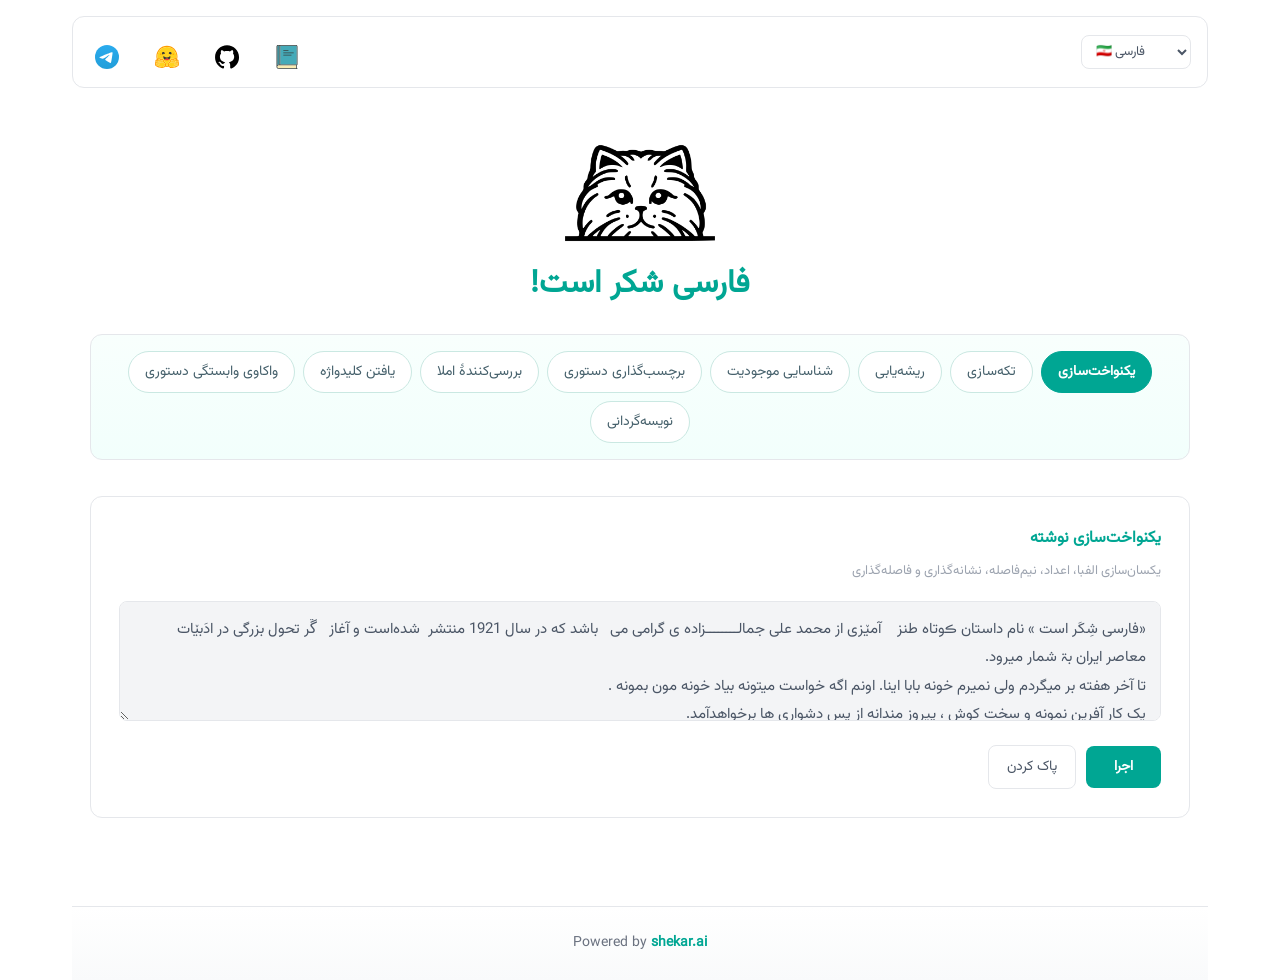
==== commit d36ef24a: "Add transliteration feature to WebUI" ====
--- a/shekar/data/statics/index.html
+++ b/shekar/data/statics/index.html
@@ -110,6 +110,7 @@
             <li><button class="nav-tab" data-tab="spellchecker" data-i18n="tab_spellchecker">بررسی‌کنندهٔ املا</button></li>
             <li><button class="nav-tab" data-tab="keywords" data-i18n="tab_keywords">یافتن کلیدواژه</button></li>
             <li><button class="nav-tab" data-tab="dep_parsing" data-i18n="tab_dep_parsing">واکاوی وابستگی دستوری</button></li>
+            <li><button class="nav-tab" data-tab="transliteration" data-i18n="tab_transliteration">نویسه‌گردانی</button></li>
           </ul>
         </div>
       </div>
@@ -326,8 +327,45 @@
         </div>
         <div class="error-msg" id="error-dep_parsing"></div>
         <div class="result-box" id="result-dep_parsing">
-          
+
           <div class="dep-tree-wrap" id="output-dep_parsing"></div>
+        </div>
+      </div>
+
+      <div id="panel-transliteration" class="panel card" style="display:none">
+        <div style="display:flex; justify-content:space-between; align-items:center;">
+          <div class="card-title" style="margin:0;" data-i18n="transliteration_title">نویسه‌گردانی</div>
+          <div class="model-select-row" style="display:flex; align-items:center; gap:0.5rem;">
+            <label for="dir-transliteration" data-i18n="transliteration_direction">جهت:</label>
+            <select id="dir-transliteration" class="model-select" style="width:190px; padding:2px 6px; font-size:0.85rem;">
+              <option value="fa2tg" data-i18n="transliteration_fa2tg">فارسی به تاجیکی</option>
+              <option value="tg2fa" data-i18n="transliteration_tg2fa">تاجیکی به فارسی</option>
+            </select>
+          </div>
+        </div>
+        <div class="card-desc" data-i18n="transliteration_desc">تبدیل متن فارسی به تاجیکی و برعکس</div>
+        <textarea id="input-transliteration" dir="rtl"
+          placeholder="نوشته فارسی خود را اینجا وارد کنید…">زبان فارسی میهن ماست.</textarea>
+        <div class="actions">
+          <button class="run-btn" data-i18n="run" data-tab="transliteration">اجرا</button>
+          <button class="clear-btn" data-i18n="clear" data-tab="transliteration">پاک کردن</button>
+          <div class="spinner" id="spinner-transliteration"></div>
+          <span class="status" id="status-transliteration"></span>
+        </div>
+        <div class="error-msg" id="error-transliteration"></div>
+        <div class="result-box" id="result-transliteration">
+          <div class="result-label" data-i18n="transliteration_result_label">نتیجهٔ برگردان</div>
+          <div style="display:flex; flex-direction:row; direction:ltr; background:var(--light-gray); border-radius:8px; overflow:hidden;">
+            <div style="width:44px; flex-shrink:0; display:flex; justify-content:center; align-items:flex-start; padding-top:10px;">
+              <button id="copy-transliteration" onclick="copyTransliterationResult()" title="کپی نتیجه" data-i18n-title="copy_tooltip" style="background:none; border:none; cursor:pointer; padding:4px; color:#aaa; display:flex; align-items:center;">
+                <svg xmlns="http://www.w3.org/2000/svg" width="20" height="20" viewBox="0 0 24 24" fill="none" stroke="currentColor" stroke-width="2" stroke-linecap="round" stroke-linejoin="round">
+                  <rect x="9" y="9" width="13" height="13" rx="2" ry="2"></rect>
+                  <path d="M5 15H4a2 2 0 0 1-2-2V4a2 2 0 0 1 2-2h9a2 2 0 0 1 2 2v1"></path>
+                </svg>
+              </button>
+            </div>
+            <div class="result-text" id="output-transliteration" style="flex:1; background:transparent; border-radius:0;"></div>
+          </div>
         </div>
       </div>
 
@@ -377,6 +415,15 @@
         keywords_method: 'روش:', keywords_result_label: 'کلیدواژه‌ها',
         dep_parsing_title: 'واکاوی وابستگی دستوری (Dependency Parsing)',
         dep_parsing_desc: 'شناسایی وابستگی میان واژه‌ها و نمایش درخت دستوری',
+        tab_transliteration: 'نویسه‌گردانی',
+        transliteration_title: 'نویسه‌گردانی (Transliteration)',
+        transliteration_desc: 'تبدیل متن فارسی به تاجیکی و برعکس با استفاده از مدل ByT5',
+        transliteration_direction: 'جهت:',
+        transliteration_fa2tg: 'فارسی به تاجیکی',
+        transliteration_tg2fa: 'تاجیکی به فارسی',
+        transliteration_result_label: 'نتیجهٔ برگردان',
+        transliteration_fa_placeholder: 'نوشته فارسی خود را اینجا وارد کنید…',
+        transliteration_tg_placeholder: 'Матни тоҷикии худро дар ин ҷо ворид кунед…',
         run: 'اجرا', clear: 'پاک کردن', copy_tooltip: 'کپی نتیجه',
         input_placeholder: 'نوشته فارسی خود را اینجا وارد کنید…',
         processing: 'در حال پردازش…', done: 'انجام شد',
@@ -426,6 +473,15 @@
         keywords_method: 'Method:', keywords_result_label: 'Keywords',
         dep_parsing_title: 'Dependency Parsing',
         dep_parsing_desc: 'Identify dependencies between words and display the dependency tree',
+        tab_transliteration: 'Transliteration',
+        transliteration_title: 'Transliteration',
+        transliteration_desc: 'Convert Persian script to Tajik Cyrillic and vice versa using the ByT5 model',
+        transliteration_direction: 'Direction:',
+        transliteration_fa2tg: 'Persian → Tajik',
+        transliteration_tg2fa: 'Tajik → Persian',
+        transliteration_result_label: 'Transliteration Result',
+        transliteration_fa_placeholder: 'Enter your Persian text here…',
+        transliteration_tg_placeholder: 'Enter your Tajik text here…',
         run: 'Run', clear: 'Clear', copy_tooltip: 'Copy result',
         input_placeholder: 'Enter your Persian text here…',
         processing: 'Processing…', done: 'Done',
@@ -475,6 +531,15 @@
         keywords_method: 'Усул:', keywords_result_label: 'Калидвожаҳо',
         dep_parsing_title: 'Таҳлили вобастагии дастурӣ (Dependency Parsing)',
         dep_parsing_desc: 'Шиносоии вобастагӣ миёни калимаҳо ва намоиши дарахти дастурӣ',
+        tab_transliteration: 'Транслитератсия',
+        transliteration_title: 'Транслитератсия',
+        transliteration_desc: 'Табдили хати форсӣ ба тоҷикии кириллӣ ва баракс бо истифода аз модели ByT5',
+        transliteration_direction: 'Самт:',
+        transliteration_fa2tg: 'Форсӣ → Тоҷикӣ',
+        transliteration_tg2fa: 'Тоҷикӣ → Форсӣ',
+        transliteration_result_label: 'Натиҷаи транслитератсия',
+        transliteration_fa_placeholder: 'نوشته فارسی خود را اینجا وارد کنید…',
+        transliteration_tg_placeholder: 'Матни тоҷикии худро дар ин ҷо ворид кунед…',
         run: 'Иҷро', clear: 'Тоза кардан', copy_tooltip: 'Нусхабардорӣ',
         input_placeholder: 'Матни форсии худро дар ин ҷо ворид кунед…',
         processing: 'Коркунон…', done: 'Анҷом ёфт',
@@ -514,6 +579,7 @@
       });
       document.getElementById('lang-select').value = lang;
       try { localStorage.setItem('shekar-lang', lang); } catch(e) {}
+      updateTransliterationDir();
     }
 
     document.getElementById('lang-select').addEventListener('change', e => applyLang(e.target.value));
@@ -562,6 +628,7 @@
         if (tab === 'tokenizer') payload.model = document.getElementById('model-tokenizer').value;
         if (tab === 'keywords') payload.model = document.getElementById('model-keywords').value;
         if (tab === 'stemmer') payload.model = document.getElementById('model-stemmer').value;
+        if (tab === 'transliteration') payload.direction = document.getElementById('dir-transliteration').value;
         const res = await fetch('/api/' + tab, {
           method: 'POST',
           headers: { 'Content-Type': 'application/json' },
@@ -660,6 +727,8 @@
       } else if (tab === 'dep_parsing') {
         const el = document.getElementById('output-dep_parsing');
         el.innerHTML = buildDepTreeSVG(data.tokens || []);
+      } else if (tab === 'transliteration') {
+        document.getElementById('output-transliteration').textContent = data.result;
       }
     }
 
@@ -766,6 +835,47 @@
       });
     }
 
+    function copyTransliterationResult() {
+      const text = document.getElementById('output-transliteration').textContent;
+      if (!text) return;
+      navigator.clipboard.writeText(text).then(() => {
+        const btn = document.getElementById('copy-transliteration');
+        btn.innerHTML = CHECK_ICON;
+        setTimeout(() => { btn.innerHTML = COPY_ICON; }, 1500);
+      });
+    }
+
+    const TRANSLITERATION_EXAMPLES = {
+      fa2tg: 'زبان فارسی مهن ماست.',
+      tg2fa: 'Забони форсӣ меҳани мост.',
+    };
+
+    function updateTransliterationDir(resetExample = false) {
+      const dir = document.getElementById('dir-transliteration').value;
+      const ta = document.getElementById('input-transliteration');
+      const out = document.getElementById('output-transliteration');
+      const L = LANGS[currentLang];
+      if (dir === 'fa2tg') {
+        ta.dir = 'rtl';
+        ta.placeholder = L.transliteration_fa_placeholder || L.input_placeholder;
+        out.style.direction = 'ltr';
+        out.style.textAlign = 'left';
+      } else {
+        ta.dir = 'ltr';
+        ta.placeholder = L.transliteration_tg_placeholder || L.input_placeholder;
+        out.style.direction = 'rtl';
+        out.style.textAlign = 'right';
+      }
+      if (resetExample) {
+        ta.value = TRANSLITERATION_EXAMPLES[dir];
+        document.getElementById('result-transliteration').classList.remove('visible');
+        document.getElementById('error-transliteration').classList.remove('visible');
+        document.getElementById('status-transliteration').textContent = '';
+      }
+    }
+
+    document.getElementById('dir-transliteration').addEventListener('change', () => updateTransliterationDir(true));
+
     // Initialize language from saved preference or default to Persian
     (function () {
       let saved = 'fa';
